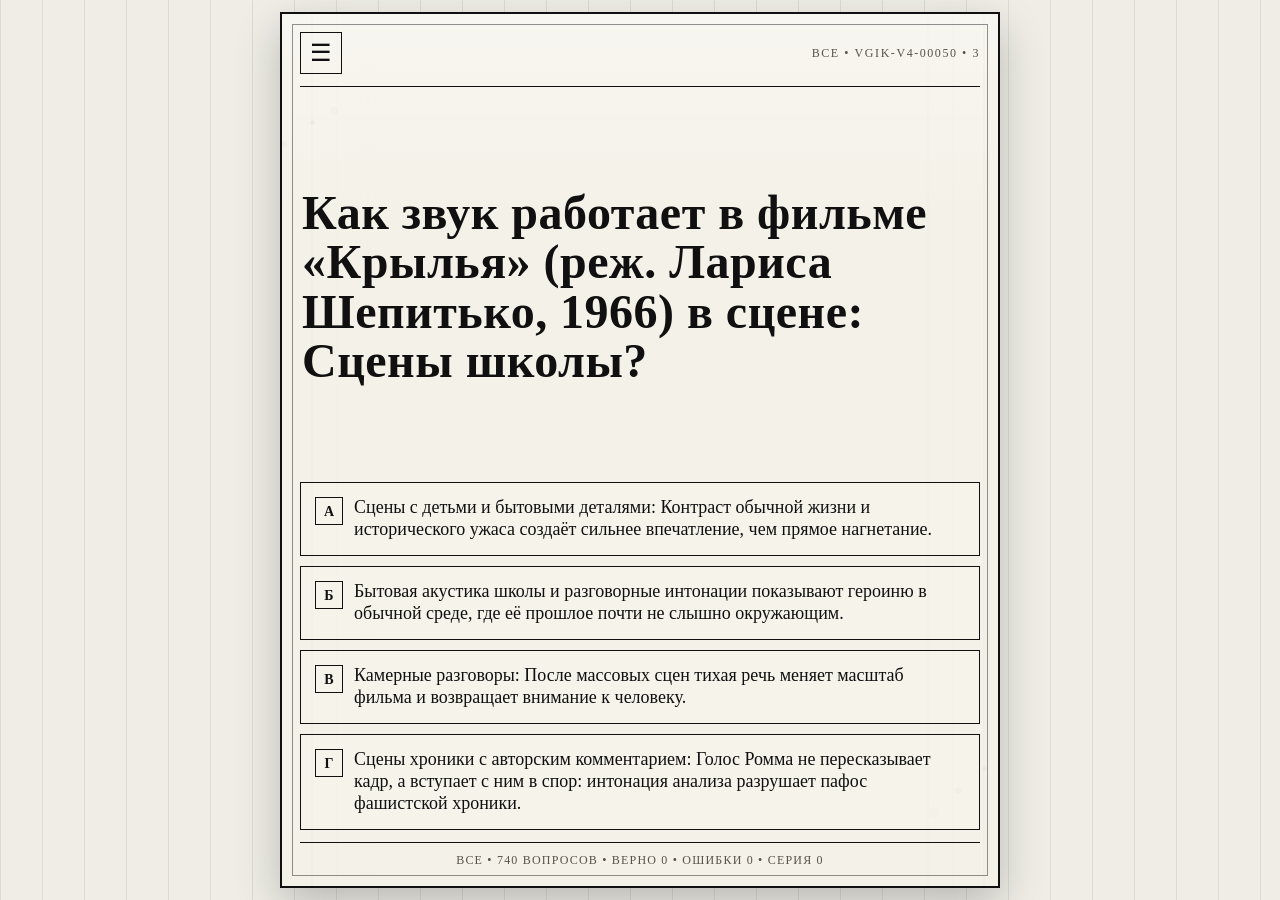
==== index.html @ ce11880f "Add files via upload" ====
<!doctype html><html lang="ru"><head><meta charset="utf-8"><meta name="viewport" content="width=device-width, initial-scale=1, viewport-fit=cover"><meta name="theme-color" content="#efede6"><meta name="apple-mobile-web-app-capable" content="yes"><title>ВГИК тест</title><link rel="manifest" href="manifest.json"><link rel="stylesheet" href="style.css"></head><body><main class="screen"><section class="card"><div class="ink-lines" aria-hidden="true"></div><div class="top"><button id="menuBtn" class="icon-btn" aria-label="Меню">☰</button><div id="meta" class="meta">000</div></div><div id="question" class="question">Загрузка теста...</div><div id="options" class="options"></div><div id="result" class="result hidden"><div id="resultMark" class="result-mark"></div><div id="correctAnswer" class="correct-answer"></div><div id="explanation" class="explanation"></div></div><button id="nextBtn" class="next hidden">Дальше</button><div class="bottom"><span id="stats">0 / 0</span></div><aside id="drawer" class="drawer hidden"><div class="drawer-box"><button id="closeDrawer" class="icon-btn close">×</button><div class="section-title">Тема</div><div id="themeButtons" class="theme-buttons"><button data-theme="all">Все</button><button data-theme="physics">Физика</button><button data-theme="sound">Звукорежиссура</button><button data-theme="philosophy">Философия кино</button><button data-theme="directors">Режиссёры</button><button data-theme="scenes">Разбор сцен</button><button data-theme="frenchAuteur">Французское авторское кино</button><button data-theme="frenchSound">Французская звукорежиссура</button></div><label class="check"><input id="onlyWrong" type="checkbox"> только ошибки</label><label class="check"><input id="hardMode" type="checkbox"> чаще сложные</label><button id="resetBtn" class="reset">сбросить прогресс</button></div></aside></section></main><script src="db.js"></script><script src="app.js"></script></body></html>
---- style.css ----
:root{--bg:#efede6;--paper:#f4f1e8;--ink:#101010;--muted:#57524b;--line:rgba(16,16,16,.45);--bad:#8b2020;--good:#1f5a33}*{box-sizing:border-box}html,body{min-height:100%;margin:0}body{background:linear-gradient(90deg,rgba(16,16,16,.08) 1px,transparent 1px),radial-gradient(circle at 58% 18%,rgba(16,16,16,.08) 0 1px,transparent 2px),radial-gradient(circle at 62% 21%,rgba(16,16,16,.10) 0 2px,transparent 3px),var(--bg);background-size:42px 100%,auto,auto,auto;color:var(--ink);font-family:Georgia,"Times New Roman",serif}.screen{min-height:100svh;padding:12px;display:flex;align-items:center;justify-content:center}.card{position:relative;width:min(720px,100%);min-height:calc(100svh - 24px);padding:18px;overflow:hidden;background:linear-gradient(180deg,rgba(255,255,255,.35),transparent 24%),var(--paper);border:2px solid var(--ink);box-shadow:0 16px 42px rgba(0,0,0,.22);display:flex;flex-direction:column}.card::before{content:"";position:absolute;inset:10px;border:1px solid var(--line);pointer-events:none}.ink-lines{position:absolute;inset:0;pointer-events:none;opacity:.48;background:repeating-linear-gradient(90deg,transparent 0 29px,rgba(0,0,0,.18) 30px,transparent 31px,transparent 54px,rgba(0,0,0,.12) 55px,transparent 56px);mask-image:linear-gradient(90deg,rgba(0,0,0,.48),transparent 18%,transparent 82%,rgba(0,0,0,.48))}.ink-lines::before,.ink-lines::after{content:"";position:absolute;width:145px;height:145px;opacity:.62}.ink-lines::before{left:-42px;top:36px;background:radial-gradient(circle at 50% 50%,rgba(0,0,0,.24) 0 2px,transparent 3px),radial-gradient(circle at 65% 42%,rgba(0,0,0,.18) 0 4px,transparent 5px),radial-gradient(circle at 30% 65%,rgba(0,0,0,.18) 0 3px,transparent 4px)}.ink-lines::after{right:-40px;bottom:30px;background:radial-gradient(circle at 45% 55%,rgba(0,0,0,.22) 0 3px,transparent 4px),radial-gradient(circle at 63% 40%,rgba(0,0,0,.18) 0 2px,transparent 3px),radial-gradient(circle at 28% 70%,rgba(0,0,0,.16) 0 5px,transparent 6px)}.top{position:relative;z-index:1;display:flex;align-items:center;justify-content:space-between;border-bottom:1.5px solid var(--ink);padding:0 0 12px}.meta{font-size:12px;letter-spacing:.13em;text-transform:uppercase;color:var(--muted);text-align:right;max-width:calc(100% - 52px);white-space:nowrap;overflow:hidden;text-overflow:ellipsis}.icon-btn{border:1.5px solid var(--ink);background:transparent;color:var(--ink);width:42px;height:42px;font:24px/1 Georgia,"Times New Roman",serif}.question{position:relative;z-index:1;flex:1;display:flex;align-items:center;padding:22px 2px 18px;font-size:clamp(26px,7vw,48px);line-height:1.03;font-weight:800;letter-spacing:.01em}.options{position:relative;z-index:1;display:grid;gap:10px}.option{width:100%;min-height:58px;padding:14px;border:1.7px solid var(--ink);background:rgba(255,255,255,.13);color:var(--ink);font:18px/1.22 Georgia,"Times New Roman",serif;text-align:left;display:flex;gap:11px;align-items:flex-start}.letter{min-width:28px;height:28px;border:1.4px solid var(--ink);display:inline-flex;align-items:center;justify-content:center;font-size:14px;font-weight:800}.option.correct{border-color:var(--good);background:rgba(31,90,51,.12)}.option.wrong{border-color:var(--bad);background:rgba(139,32,32,.12)}.result{position:relative;z-index:1;margin-top:12px;padding:12px;border:1.7px solid var(--ink);background:rgba(255,255,255,.12)}.result-mark{font-size:16px;text-transform:uppercase;letter-spacing:.12em;font-weight:900;margin-bottom:8px}.correct-answer{font-size:18px;line-height:1.3;font-weight:700}.explanation{margin-top:8px;font-size:15px;line-height:1.34;color:var(--muted)}.next{position:relative;z-index:1;width:100%;min-height:56px;margin-top:12px;border:2px solid var(--ink);background:var(--ink);color:var(--paper);font:20px Georgia,"Times New Roman",serif;text-transform:uppercase;letter-spacing:.12em}.bottom{position:relative;z-index:1;margin-top:12px;padding-top:10px;border-top:1.5px solid var(--ink);color:var(--muted);font-size:12px;letter-spacing:.10em;text-transform:uppercase;text-align:center}.drawer{position:absolute;z-index:10;inset:0;display:flex;align-items:center;justify-content:center;background:rgba(0,0,0,.35);padding:18px}.drawer-box{position:relative;width:min(390px,100%);padding:18px;border:2px solid var(--ink);background:var(--paper)}.close{position:absolute;top:12px;right:12px}.section-title{margin:4px 48px 12px 0;font-size:22px;font-weight:800;text-transform:uppercase;letter-spacing:.08em}.theme-buttons{display:grid;grid-template-columns:1fr 1fr;gap:8px;margin-bottom:14px}.theme-buttons button{min-height:42px;border:1.5px solid var(--ink);background:transparent;color:var(--ink);font:15px Georgia,"Times New Roman",serif;text-transform:uppercase}.theme-buttons button.active{background:var(--ink);color:var(--paper)}.check{display:block;padding:12px 0;border-top:1px solid rgba(0,0,0,.22);font-size:18px}.check input{width:20px;height:20px;margin-right:9px;vertical-align:middle}.reset{width:100%;margin-top:14px;min-height:46px;border:1.5px solid var(--bad);color:var(--bad);background:transparent;font:16px Georgia,"Times New Roman",serif;text-transform:uppercase}.hidden{display:none!important}button{cursor:pointer;-webkit-tap-highlight-color:transparent;touch-action:manipulation}button:active{transform:scale(.99)}@media(max-width:420px){.screen{padding:8px}.card{min-height:calc(100svh - 16px);padding:14px}.question{font-size:clamp(24px,8vw,34px)}.option{min-height:54px;font-size:17px}.theme-buttons{grid-template-columns:1fr}}
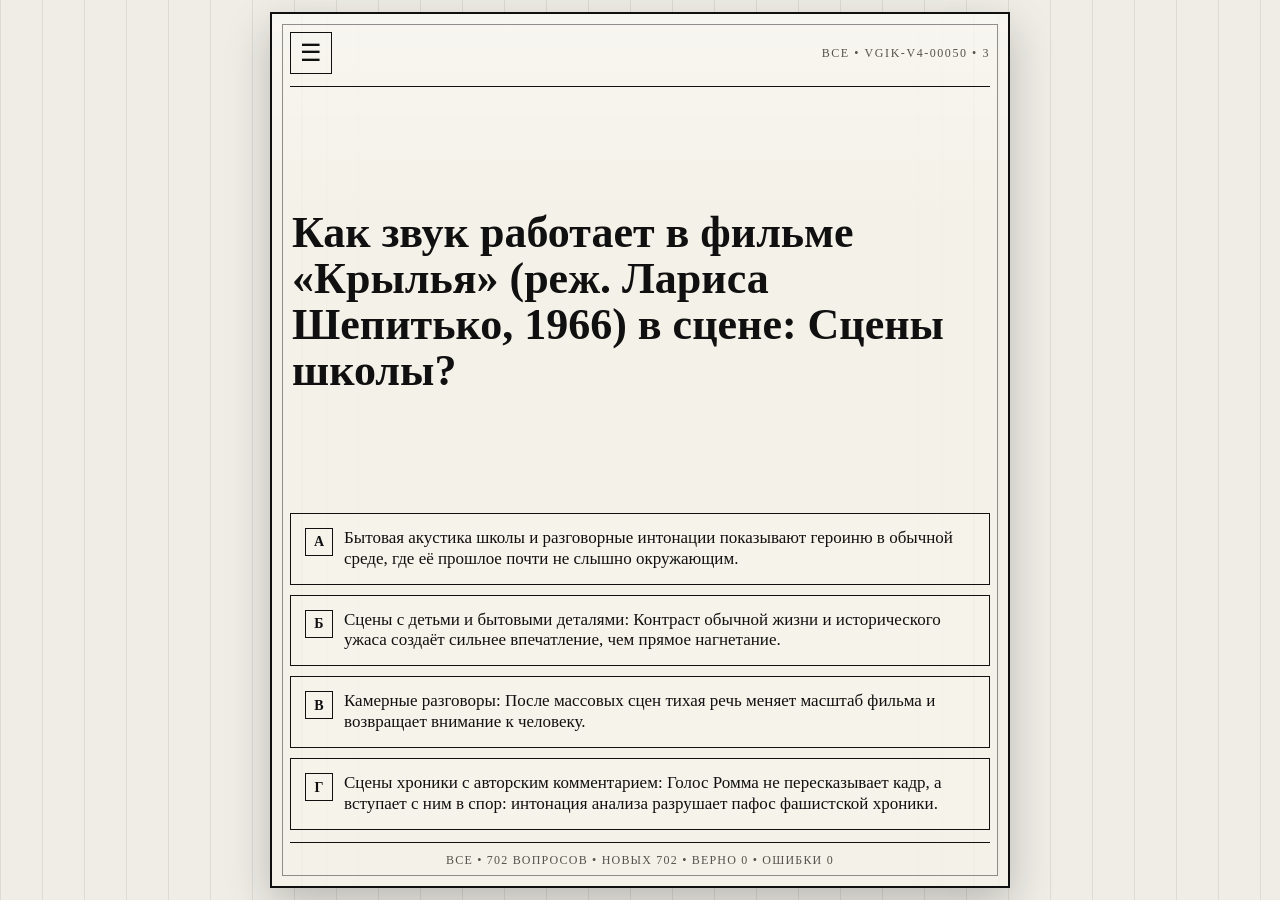
==== commit f288a527: "Add files via upload" ====
--- a/index.html
+++ b/index.html
@@ -1 +1 @@
-<!doctype html><html lang="ru"><head><meta charset="utf-8"><meta name="viewport" content="width=device-width, initial-scale=1, viewport-fit=cover"><meta name="theme-color" content="#efede6"><meta name="apple-mobile-web-app-capable" content="yes"><title>ВГИК тест</title><link rel="manifest" href="manifest.json"><link rel="stylesheet" href="style.css"></head><body><main class="screen"><section class="card"><div class="ink-lines" aria-hidden="true"></div><div class="top"><button id="menuBtn" class="icon-btn" aria-label="Меню">☰</button><div id="meta" class="meta">000</div></div><div id="question" class="question">Загрузка теста...</div><div id="options" class="options"></div><div id="result" class="result hidden"><div id="resultMark" class="result-mark"></div><div id="correctAnswer" class="correct-answer"></div><div id="explanation" class="explanation"></div></div><button id="nextBtn" class="next hidden">Дальше</button><div class="bottom"><span id="stats">0 / 0</span></div><aside id="drawer" class="drawer hidden"><div class="drawer-box"><button id="closeDrawer" class="icon-btn close">×</button><div class="section-title">Тема</div><div id="themeButtons" class="theme-buttons"><button data-theme="all">Все</button><button data-theme="physics">Физика</button><button data-theme="sound">Звукорежиссура</button><button data-theme="philosophy">Философия кино</button><button data-theme="directors">Режиссёры</button><button data-theme="scenes">Разбор сцен</button><button data-theme="frenchAuteur">Французское авторское кино</button><button data-theme="frenchSound">Французская звукорежиссура</button></div><label class="check"><input id="onlyWrong" type="checkbox"> только ошибки</label><label class="check"><input id="hardMode" type="checkbox"> чаще сложные</label><button id="resetBtn" class="reset">сбросить прогресс</button></div></aside></section></main><script src="db.js"></script><script src="app.js"></script></body></html>+<!doctype html><html lang="ru"><head><meta charset="utf-8"><meta name="viewport" content="width=device-width, initial-scale=1, viewport-fit=cover"><meta name="theme-color" content="#efede6"><meta name="apple-mobile-web-app-capable" content="yes"><title>ВГИК тест v8</title><link rel="manifest" href="manifest.json?v=8"><link rel="stylesheet" href="style.css?v=8"></head><body><main class="screen"><section class="card"><div class="ink-lines" aria-hidden="true"></div><div class="top"><button id="menuBtn" class="icon-btn" aria-label="Меню">☰</button><div id="meta" class="meta">загрузка</div></div><div id="question" class="question">Загрузка теста...</div><div id="options" class="options"></div><div id="result" class="result hidden"><div id="resultMark" class="result-mark"></div><div id="correctAnswer" class="correct-answer"></div><div id="explanation" class="explanation"></div></div><button id="nextBtn" class="next hidden">Дальше</button><div class="bottom"><span id="stats">0 / 0</span></div><aside id="drawer" class="drawer hidden"><div class="drawer-box"><button id="closeDrawer" class="icon-btn close">×</button><div class="section-title">Тема</div><div id="themeButtons" class="theme-buttons"><button data-theme="all">Все</button><button data-theme="physics">Физика</button><button data-theme="sound">Звукорежиссура</button><button data-theme="known">Известные фильмы</button><button data-theme="france">Франция</button><button data-theme="frenchAuteur">Франц. авторское</button><button data-theme="frenchSound">Франц. звук</button><button data-theme="philosophy">Философия кино</button><button data-theme="directors">Режиссёры</button><button data-theme="scenes">Разбор сцен</button></div><label class="check"><input id="onlyWrong" type="checkbox"> только ошибки в этой теме</label><label class="check"><input id="hardMode" type="checkbox"> чаще сложные</label><button id="resetBtn" class="reset">сбросить прогресс</button></div></aside></section></main><script src="db.js?v=8"></script><script src="app.js?v=8"></script></body></html>
--- a/style.css
+++ b/style.css
@@ -1 +1 @@
-:root{--bg:#efede6;--paper:#f4f1e8;--ink:#101010;--muted:#57524b;--line:rgba(16,16,16,.45);--bad:#8b2020;--good:#1f5a33}*{box-sizing:border-box}html,body{min-height:100%;margin:0}body{background:linear-gradient(90deg,rgba(16,16,16,.08) 1px,transparent 1px),radial-gradient(circle at 58% 18%,rgba(16,16,16,.08) 0 1px,transparent 2px),radial-gradient(circle at 62% 21%,rgba(16,16,16,.10) 0 2px,transparent 3px),var(--bg);background-size:42px 100%,auto,auto,auto;color:var(--ink);font-family:Georgia,"Times New Roman",serif}.screen{min-height:100svh;padding:12px;display:flex;align-items:center;justify-content:center}.card{position:relative;width:min(720px,100%);min-height:calc(100svh - 24px);padding:18px;overflow:hidden;background:linear-gradient(180deg,rgba(255,255,255,.35),transparent 24%),var(--paper);border:2px solid var(--ink);box-shadow:0 16px 42px rgba(0,0,0,.22);display:flex;flex-direction:column}.card::before{content:"";position:absolute;inset:10px;border:1px solid var(--line);pointer-events:none}.ink-lines{position:absolute;inset:0;pointer-events:none;opacity:.48;background:repeating-linear-gradient(90deg,transparent 0 29px,rgba(0,0,0,.18) 30px,transparent 31px,transparent 54px,rgba(0,0,0,.12) 55px,transparent 56px);mask-image:linear-gradient(90deg,rgba(0,0,0,.48),transparent 18%,transparent 82%,rgba(0,0,0,.48))}.ink-lines::before,.ink-lines::after{content:"";position:absolute;width:145px;height:145px;opacity:.62}.ink-lines::before{left:-42px;top:36px;background:radial-gradient(circle at 50% 50%,rgba(0,0,0,.24) 0 2px,transparent 3px),radial-gradient(circle at 65% 42%,rgba(0,0,0,.18) 0 4px,transparent 5px),radial-gradient(circle at 30% 65%,rgba(0,0,0,.18) 0 3px,transparent 4px)}.ink-lines::after{right:-40px;bottom:30px;background:radial-gradient(circle at 45% 55%,rgba(0,0,0,.22) 0 3px,transparent 4px),radial-gradient(circle at 63% 40%,rgba(0,0,0,.18) 0 2px,transparent 3px),radial-gradient(circle at 28% 70%,rgba(0,0,0,.16) 0 5px,transparent 6px)}.top{position:relative;z-index:1;display:flex;align-items:center;justify-content:space-between;border-bottom:1.5px solid var(--ink);padding:0 0 12px}.meta{font-size:12px;letter-spacing:.13em;text-transform:uppercase;color:var(--muted);text-align:right;max-width:calc(100% - 52px);white-space:nowrap;overflow:hidden;text-overflow:ellipsis}.icon-btn{border:1.5px solid var(--ink);background:transparent;color:var(--ink);width:42px;height:42px;font:24px/1 Georgia,"Times New Roman",serif}.question{position:relative;z-index:1;flex:1;display:flex;align-items:center;padding:22px 2px 18px;font-size:clamp(26px,7vw,48px);line-height:1.03;font-weight:800;letter-spacing:.01em}.options{position:relative;z-index:1;display:grid;gap:10px}.option{width:100%;min-height:58px;padding:14px;border:1.7px solid var(--ink);background:rgba(255,255,255,.13);color:var(--ink);font:18px/1.22 Georgia,"Times New Roman",serif;text-align:left;display:flex;gap:11px;align-items:flex-start}.letter{min-width:28px;height:28px;border:1.4px solid var(--ink);display:inline-flex;align-items:center;justify-content:center;font-size:14px;font-weight:800}.option.correct{border-color:var(--good);background:rgba(31,90,51,.12)}.option.wrong{border-color:var(--bad);background:rgba(139,32,32,.12)}.result{position:relative;z-index:1;margin-top:12px;padding:12px;border:1.7px solid var(--ink);background:rgba(255,255,255,.12)}.result-mark{font-size:16px;text-transform:uppercase;letter-spacing:.12em;font-weight:900;margin-bottom:8px}.correct-answer{font-size:18px;line-height:1.3;font-weight:700}.explanation{margin-top:8px;font-size:15px;line-height:1.34;color:var(--muted)}.next{position:relative;z-index:1;width:100%;min-height:56px;margin-top:12px;border:2px solid var(--ink);background:var(--ink);color:var(--paper);font:20px Georgia,"Times New Roman",serif;text-transform:uppercase;letter-spacing:.12em}.bottom{position:relative;z-index:1;margin-top:12px;padding-top:10px;border-top:1.5px solid var(--ink);color:var(--muted);font-size:12px;letter-spacing:.10em;text-transform:uppercase;text-align:center}.drawer{position:absolute;z-index:10;inset:0;display:flex;align-items:center;justify-content:center;background:rgba(0,0,0,.35);padding:18px}.drawer-box{position:relative;width:min(390px,100%);padding:18px;border:2px solid var(--ink);background:var(--paper)}.close{position:absolute;top:12px;right:12px}.section-title{margin:4px 48px 12px 0;font-size:22px;font-weight:800;text-transform:uppercase;letter-spacing:.08em}.theme-buttons{display:grid;grid-template-columns:1fr 1fr;gap:8px;margin-bottom:14px}.theme-buttons button{min-height:42px;border:1.5px solid var(--ink);background:transparent;color:var(--ink);font:15px Georgia,"Times New Roman",serif;text-transform:uppercase}.theme-buttons button.active{background:var(--ink);color:var(--paper)}.check{display:block;padding:12px 0;border-top:1px solid rgba(0,0,0,.22);font-size:18px}.check input{width:20px;height:20px;margin-right:9px;vertical-align:middle}.reset{width:100%;margin-top:14px;min-height:46px;border:1.5px solid var(--bad);color:var(--bad);background:transparent;font:16px Georgia,"Times New Roman",serif;text-transform:uppercase}.hidden{display:none!important}button{cursor:pointer;-webkit-tap-highlight-color:transparent;touch-action:manipulation}button:active{transform:scale(.99)}@media(max-width:420px){.screen{padding:8px}.card{min-height:calc(100svh - 16px);padding:14px}.question{font-size:clamp(24px,8vw,34px)}.option{min-height:54px;font-size:17px}.theme-buttons{grid-template-columns:1fr}}+ :root{--bg:#efede6;--paper:#f4f1e8;--ink:#101010;--muted:#57524b;--line:rgba(16,16,16,.45);--bad:#8b2020;--good:#1f5a33}*{box-sizing:border-box}html,body{min-height:100%;margin:0}body{background:linear-gradient(90deg,rgba(16,16,16,.08) 1px,transparent 1px),var(--bg);background-size:42px 100%,auto;color:var(--ink);font-family:Georgia,"Times New Roman",serif}.screen{min-height:100svh;padding:12px;display:flex;align-items:center;justify-content:center}.card{position:relative;width:min(740px,100%);min-height:calc(100svh - 24px);padding:18px;overflow:hidden;background:linear-gradient(180deg,rgba(255,255,255,.35),transparent 24%),var(--paper);border:2px solid var(--ink);box-shadow:0 16px 42px rgba(0,0,0,.22);display:flex;flex-direction:column}.card::before{content:"";position:absolute;inset:10px;border:1px solid var(--line);pointer-events:none}.ink-lines{position:absolute;inset:0;pointer-events:none;opacity:.43;background:repeating-linear-gradient(90deg,transparent 0 29px,rgba(0,0,0,.18) 30px,transparent 31px,transparent 54px,rgba(0,0,0,.12) 55px,transparent 56px);mask-image:linear-gradient(90deg,rgba(0,0,0,.48),transparent 18%,transparent 82%,rgba(0,0,0,.48))}.top{position:relative;z-index:1;display:flex;align-items:center;justify-content:space-between;border-bottom:1.5px solid var(--ink);padding:0 0 12px}.meta{font-size:12px;letter-spacing:.13em;text-transform:uppercase;color:var(--muted);text-align:right;max-width:calc(100% - 52px);white-space:nowrap;overflow:hidden;text-overflow:ellipsis}.icon-btn{border:1.5px solid var(--ink);background:transparent;color:var(--ink);width:42px;height:42px;font:24px/1 Georgia,"Times New Roman",serif}.question{position:relative;z-index:1;flex:1;display:flex;align-items:center;padding:22px 2px 18px;font-size:clamp(25px,6.3vw,44px);line-height:1.04;font-weight:800}.options{position:relative;z-index:1;display:grid;gap:10px}.option{width:100%;min-height:58px;padding:14px;border:1.7px solid var(--ink);background:rgba(255,255,255,.13);color:var(--ink);font:17px/1.23 Georgia,"Times New Roman",serif;text-align:left;display:flex;gap:11px;align-items:flex-start}.letter{min-width:28px;height:28px;border:1.4px solid var(--ink);display:inline-flex;align-items:center;justify-content:center;font-size:14px;font-weight:800}.option.correct{border-color:var(--good);background:rgba(31,90,51,.12)}.option.wrong{border-color:var(--bad);background:rgba(139,32,32,.12)}.result{position:relative;z-index:1;margin-top:12px;padding:12px;border:1.7px solid var(--ink);background:rgba(255,255,255,.12)}.result-mark{font-size:16px;text-transform:uppercase;letter-spacing:.12em;font-weight:900;margin-bottom:8px}.correct-answer{font-size:17px;line-height:1.31;font-weight:700;white-space:pre-wrap}.explanation{margin-top:8px;font-size:15px;line-height:1.34;color:var(--muted);white-space:pre-wrap}.next{position:relative;z-index:1;width:100%;min-height:56px;margin-top:12px;border:2px solid var(--ink);background:var(--ink);color:var(--paper);font:20px Georgia,"Times New Roman",serif;text-transform:uppercase;letter-spacing:.12em}.bottom{position:relative;z-index:1;margin-top:12px;padding-top:10px;border-top:1.5px solid var(--ink);color:var(--muted);font-size:12px;letter-spacing:.10em;text-transform:uppercase;text-align:center}.drawer{position:absolute;z-index:10;inset:0;display:flex;align-items:center;justify-content:center;background:rgba(0,0,0,.35);padding:18px}.drawer-box{position:relative;width:min(430px,100%);max-height:90svh;overflow-y:auto;padding:18px;border:2px solid var(--ink);background:var(--paper)}.close{position:absolute;top:12px;right:12px}.section-title{margin:4px 48px 12px 0;font-size:22px;font-weight:800;text-transform:uppercase;letter-spacing:.08em}.theme-buttons{display:grid;grid-template-columns:1fr 1fr;gap:8px;margin-bottom:14px}.theme-buttons button{min-height:42px;border:1.5px solid var(--ink);background:transparent;color:var(--ink);font:14px Georgia,"Times New Roman",serif;text-transform:uppercase}.theme-buttons button.active{background:var(--ink);color:var(--paper)}.check{display:block;padding:12px 0;border-top:1px solid rgba(0,0,0,.22);font-size:17px}.check input{width:20px;height:20px;margin-right:9px;vertical-align:middle}.reset{width:100%;margin-top:14px;min-height:46px;border:1.5px solid var(--bad);color:var(--bad);background:transparent;font:16px Georgia,"Times New Roman",serif;text-transform:uppercase}.hidden{display:none!important}button{cursor:pointer;-webkit-tap-highlight-color:transparent;touch-action:manipulation}button:active{transform:scale(.99)}@media(max-width:420px){.screen{padding:8px}.card{min-height:calc(100svh - 16px);padding:14px}.question{font-size:clamp(23px,7.4vw,32px)}.option{min-height:54px;font-size:16px}.theme-buttons{grid-template-columns:1fr}.drawer{align-items:flex-start}.drawer-box{margin-top:8px}}
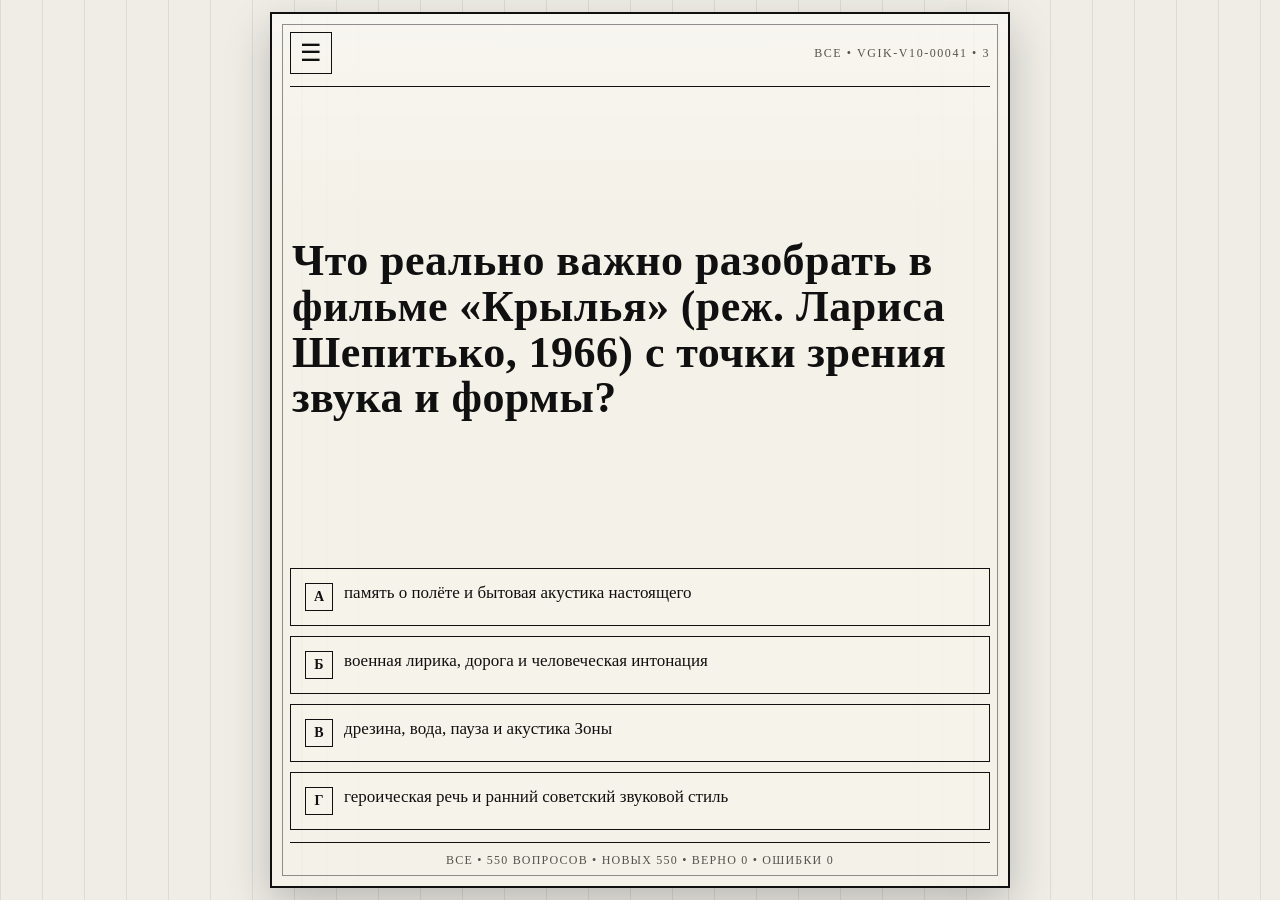
==== commit a731214b: "Add files via upload" ====
--- a/index.html
+++ b/index.html
@@ -1 +1,57 @@
-<!doctype html><html lang="ru"><head><meta charset="utf-8"><meta name="viewport" content="width=device-width, initial-scale=1, viewport-fit=cover"><meta name="theme-color" content="#efede6"><meta name="apple-mobile-web-app-capable" content="yes"><title>ВГИК тест v8</title><link rel="manifest" href="manifest.json?v=8"><link rel="stylesheet" href="style.css?v=8"></head><body><main class="screen"><section class="card"><div class="ink-lines" aria-hidden="true"></div><div class="top"><button id="menuBtn" class="icon-btn" aria-label="Меню">☰</button><div id="meta" class="meta">загрузка</div></div><div id="question" class="question">Загрузка теста...</div><div id="options" class="options"></div><div id="result" class="result hidden"><div id="resultMark" class="result-mark"></div><div id="correctAnswer" class="correct-answer"></div><div id="explanation" class="explanation"></div></div><button id="nextBtn" class="next hidden">Дальше</button><div class="bottom"><span id="stats">0 / 0</span></div><aside id="drawer" class="drawer hidden"><div class="drawer-box"><button id="closeDrawer" class="icon-btn close">×</button><div class="section-title">Тема</div><div id="themeButtons" class="theme-buttons"><button data-theme="all">Все</button><button data-theme="physics">Физика</button><button data-theme="sound">Звукорежиссура</button><button data-theme="known">Известные фильмы</button><button data-theme="france">Франция</button><button data-theme="frenchAuteur">Франц. авторское</button><button data-theme="frenchSound">Франц. звук</button><button data-theme="philosophy">Философия кино</button><button data-theme="directors">Режиссёры</button><button data-theme="scenes">Разбор сцен</button></div><label class="check"><input id="onlyWrong" type="checkbox"> только ошибки в этой теме</label><label class="check"><input id="hardMode" type="checkbox"> чаще сложные</label><button id="resetBtn" class="reset">сбросить прогресс</button></div></aside></section></main><script src="db.js?v=8"></script><script src="app.js?v=8"></script></body></html>+<!doctype html>
+<html lang="ru">
+<head>
+  <meta charset="utf-8">
+  <meta name="viewport" content="width=device-width, initial-scale=1, viewport-fit=cover">
+  <meta name="theme-color" content="#efede6">
+  <meta name="apple-mobile-web-app-capable" content="yes">
+  <title>ВГИК тест v10</title>
+  <link rel="manifest" href="manifest.json?v=10">
+  <link rel="stylesheet" href="style.css?v=10">
+</head>
+<body>
+  <main class="screen">
+    <section class="card">
+      <div class="ink-lines" aria-hidden="true"></div>
+      <div class="top">
+        <button id="menuBtn" class="icon-btn" aria-label="Меню">☰</button>
+        <div id="meta" class="meta">загрузка</div>
+      </div>
+      <div id="question" class="question">Загрузка теста...</div>
+      <div id="options" class="options"></div>
+      <div id="result" class="result hidden">
+        <div id="resultMark" class="result-mark"></div>
+        <div id="correctAnswer" class="correct-answer"></div>
+        <div id="explanation" class="explanation"></div>
+      </div>
+      <button id="nextBtn" class="next hidden">Дальше</button>
+      <div class="bottom"><span id="stats">0 / 0</span></div>
+
+      <aside id="drawer" class="drawer hidden">
+        <div class="drawer-box">
+          <button id="closeDrawer" class="icon-btn close">×</button>
+          <div class="section-title">Тема</div>
+          <div id="themeButtons" class="theme-buttons">
+            <button data-theme="all">Все</button>
+            <button data-theme="physics">Физика</button>
+            <button data-theme="sound">Звукорежиссура</button>
+            <button data-theme="vgikFilms">Классика СССР/РФ</button>
+            <button data-theme="known">Известные фильмы</button>
+            <button data-theme="france">Франция</button>
+            <button data-theme="frenchAuteur">Франц. авторское</button>
+            <button data-theme="frenchSound">Франц. звук</button>
+            <button data-theme="philosophy">Философия кино</button>
+            <button data-theme="directors">Режиссёры</button>
+            <button data-theme="scenes">Разбор сцен</button>
+          </div>
+          <label class="check"><input id="onlyWrong" type="checkbox"> только ошибки в этой теме</label>
+          <label class="check"><input id="hardMode" type="checkbox"> чаще сложные</label>
+          <button id="resetBtn" class="reset">сбросить прогресс</button>
+        </div>
+      </aside>
+    </section>
+  </main>
+  <script src="db.js?v=10"></script>
+  <script src="app.js?v=10"></script>
+</body>
+</html>
--- a/style.css
+++ b/style.css
@@ -1 +1,29 @@
- :root{--bg:#efede6;--paper:#f4f1e8;--ink:#101010;--muted:#57524b;--line:rgba(16,16,16,.45);--bad:#8b2020;--good:#1f5a33}*{box-sizing:border-box}html,body{min-height:100%;margin:0}body{background:linear-gradient(90deg,rgba(16,16,16,.08) 1px,transparent 1px),var(--bg);background-size:42px 100%,auto;color:var(--ink);font-family:Georgia,"Times New Roman",serif}.screen{min-height:100svh;padding:12px;display:flex;align-items:center;justify-content:center}.card{position:relative;width:min(740px,100%);min-height:calc(100svh - 24px);padding:18px;overflow:hidden;background:linear-gradient(180deg,rgba(255,255,255,.35),transparent 24%),var(--paper);border:2px solid var(--ink);box-shadow:0 16px 42px rgba(0,0,0,.22);display:flex;flex-direction:column}.card::before{content:"";position:absolute;inset:10px;border:1px solid var(--line);pointer-events:none}.ink-lines{position:absolute;inset:0;pointer-events:none;opacity:.43;background:repeating-linear-gradient(90deg,transparent 0 29px,rgba(0,0,0,.18) 30px,transparent 31px,transparent 54px,rgba(0,0,0,.12) 55px,transparent 56px);mask-image:linear-gradient(90deg,rgba(0,0,0,.48),transparent 18%,transparent 82%,rgba(0,0,0,.48))}.top{position:relative;z-index:1;display:flex;align-items:center;justify-content:space-between;border-bottom:1.5px solid var(--ink);padding:0 0 12px}.meta{font-size:12px;letter-spacing:.13em;text-transform:uppercase;color:var(--muted);text-align:right;max-width:calc(100% - 52px);white-space:nowrap;overflow:hidden;text-overflow:ellipsis}.icon-btn{border:1.5px solid var(--ink);background:transparent;color:var(--ink);width:42px;height:42px;font:24px/1 Georgia,"Times New Roman",serif}.question{position:relative;z-index:1;flex:1;display:flex;align-items:center;padding:22px 2px 18px;font-size:clamp(25px,6.3vw,44px);line-height:1.04;font-weight:800}.options{position:relative;z-index:1;display:grid;gap:10px}.option{width:100%;min-height:58px;padding:14px;border:1.7px solid var(--ink);background:rgba(255,255,255,.13);color:var(--ink);font:17px/1.23 Georgia,"Times New Roman",serif;text-align:left;display:flex;gap:11px;align-items:flex-start}.letter{min-width:28px;height:28px;border:1.4px solid var(--ink);display:inline-flex;align-items:center;justify-content:center;font-size:14px;font-weight:800}.option.correct{border-color:var(--good);background:rgba(31,90,51,.12)}.option.wrong{border-color:var(--bad);background:rgba(139,32,32,.12)}.result{position:relative;z-index:1;margin-top:12px;padding:12px;border:1.7px solid var(--ink);background:rgba(255,255,255,.12)}.result-mark{font-size:16px;text-transform:uppercase;letter-spacing:.12em;font-weight:900;margin-bottom:8px}.correct-answer{font-size:17px;line-height:1.31;font-weight:700;white-space:pre-wrap}.explanation{margin-top:8px;font-size:15px;line-height:1.34;color:var(--muted);white-space:pre-wrap}.next{position:relative;z-index:1;width:100%;min-height:56px;margin-top:12px;border:2px solid var(--ink);background:var(--ink);color:var(--paper);font:20px Georgia,"Times New Roman",serif;text-transform:uppercase;letter-spacing:.12em}.bottom{position:relative;z-index:1;margin-top:12px;padding-top:10px;border-top:1.5px solid var(--ink);color:var(--muted);font-size:12px;letter-spacing:.10em;text-transform:uppercase;text-align:center}.drawer{position:absolute;z-index:10;inset:0;display:flex;align-items:center;justify-content:center;background:rgba(0,0,0,.35);padding:18px}.drawer-box{position:relative;width:min(430px,100%);max-height:90svh;overflow-y:auto;padding:18px;border:2px solid var(--ink);background:var(--paper)}.close{position:absolute;top:12px;right:12px}.section-title{margin:4px 48px 12px 0;font-size:22px;font-weight:800;text-transform:uppercase;letter-spacing:.08em}.theme-buttons{display:grid;grid-template-columns:1fr 1fr;gap:8px;margin-bottom:14px}.theme-buttons button{min-height:42px;border:1.5px solid var(--ink);background:transparent;color:var(--ink);font:14px Georgia,"Times New Roman",serif;text-transform:uppercase}.theme-buttons button.active{background:var(--ink);color:var(--paper)}.check{display:block;padding:12px 0;border-top:1px solid rgba(0,0,0,.22);font-size:17px}.check input{width:20px;height:20px;margin-right:9px;vertical-align:middle}.reset{width:100%;margin-top:14px;min-height:46px;border:1.5px solid var(--bad);color:var(--bad);background:transparent;font:16px Georgia,"Times New Roman",serif;text-transform:uppercase}.hidden{display:none!important}button{cursor:pointer;-webkit-tap-highlight-color:transparent;touch-action:manipulation}button:active{transform:scale(.99)}@media(max-width:420px){.screen{padding:8px}.card{min-height:calc(100svh - 16px);padding:14px}.question{font-size:clamp(23px,7.4vw,32px)}.option{min-height:54px;font-size:16px}.theme-buttons{grid-template-columns:1fr}.drawer{align-items:flex-start}.drawer-box{margin-top:8px}}+
+:root{--bg:#efede6;--paper:#f4f1e8;--ink:#101010;--muted:#57524b;--line:rgba(16,16,16,.45);--bad:#8b2020;--good:#1f5a33}
+*{box-sizing:border-box}html,body{min-height:100%;margin:0}
+body{background:linear-gradient(90deg,rgba(16,16,16,.08) 1px,transparent 1px),radial-gradient(circle at 58% 18%,rgba(16,16,16,.08) 0 1px,transparent 2px),radial-gradient(circle at 62% 21%,rgba(16,16,16,.10) 0 2px,transparent 3px),var(--bg);background-size:42px 100%,auto,auto,auto;color:var(--ink);font-family:Georgia,"Times New Roman",serif}
+.screen{min-height:100svh;padding:12px;display:flex;align-items:center;justify-content:center}
+.card{position:relative;width:min(740px,100%);min-height:calc(100svh - 24px);padding:18px;overflow:hidden;background:linear-gradient(180deg,rgba(255,255,255,.35),transparent 24%),var(--paper);border:2px solid var(--ink);box-shadow:0 16px 42px rgba(0,0,0,.22);display:flex;flex-direction:column}
+.card::before{content:"";position:absolute;inset:10px;border:1px solid var(--line);pointer-events:none}
+.ink-lines{position:absolute;inset:0;pointer-events:none;opacity:.42;background:repeating-linear-gradient(90deg,transparent 0 29px,rgba(0,0,0,.18) 30px,transparent 31px,transparent 54px,rgba(0,0,0,.12) 55px,transparent 56px);mask-image:linear-gradient(90deg,rgba(0,0,0,.48),transparent 18%,transparent 82%,rgba(0,0,0,.48))}
+.top{position:relative;z-index:1;display:flex;align-items:center;justify-content:space-between;border-bottom:1.5px solid var(--ink);padding:0 0 12px}
+.meta{font-size:12px;letter-spacing:.13em;text-transform:uppercase;color:var(--muted);text-align:right;max-width:calc(100% - 52px);white-space:nowrap;overflow:hidden;text-overflow:ellipsis}
+.icon-btn{border:1.5px solid var(--ink);background:transparent;color:var(--ink);width:42px;height:42px;font:24px/1 Georgia,"Times New Roman",serif}
+.question{position:relative;z-index:1;flex:1;display:flex;align-items:center;padding:22px 2px 18px;font-size:clamp(25px,6.3vw,44px);line-height:1.04;font-weight:800;letter-spacing:.01em}
+.options{position:relative;z-index:1;display:grid;gap:10px}
+.option{width:100%;min-height:58px;padding:14px;border:1.7px solid var(--ink);background:rgba(255,255,255,.13);color:var(--ink);font:17px/1.23 Georgia,"Times New Roman",serif;text-align:left;display:flex;gap:11px;align-items:flex-start}
+.letter{min-width:28px;height:28px;border:1.4px solid var(--ink);display:inline-flex;align-items:center;justify-content:center;font-size:14px;font-weight:800}
+.option.correct{border-color:var(--good);background:rgba(31,90,51,.12)}.option.wrong{border-color:var(--bad);background:rgba(139,32,32,.12)}
+.result{position:relative;z-index:1;margin-top:12px;padding:12px;border:1.7px solid var(--ink);background:rgba(255,255,255,.12)}
+.result-mark{font-size:16px;text-transform:uppercase;letter-spacing:.12em;font-weight:900;margin-bottom:8px}
+.correct-answer{font-size:17px;line-height:1.31;font-weight:700;white-space:pre-wrap}.explanation{margin-top:8px;font-size:15px;line-height:1.34;color:var(--muted);white-space:pre-wrap}
+.next{position:relative;z-index:1;width:100%;min-height:56px;margin-top:12px;border:2px solid var(--ink);background:var(--ink);color:var(--paper);font:20px Georgia,"Times New Roman",serif;text-transform:uppercase;letter-spacing:.12em}
+.bottom{position:relative;z-index:1;margin-top:12px;padding-top:10px;border-top:1.5px solid var(--ink);color:var(--muted);font-size:12px;letter-spacing:.10em;text-transform:uppercase;text-align:center}
+.drawer{position:absolute;z-index:10;inset:0;display:flex;align-items:center;justify-content:center;background:rgba(0,0,0,.35);padding:18px}
+.drawer-box{position:relative;width:min(430px,100%);max-height:90svh;overflow-y:auto;padding:18px;border:2px solid var(--ink);background:var(--paper)}
+.close{position:absolute;top:12px;right:12px}.section-title{margin:4px 48px 12px 0;font-size:22px;font-weight:800;text-transform:uppercase;letter-spacing:.08em}
+.theme-buttons{display:grid;grid-template-columns:1fr 1fr;gap:8px;margin-bottom:14px}.theme-buttons button{min-height:42px;border:1.5px solid var(--ink);background:transparent;color:var(--ink);font:14px Georgia,"Times New Roman",serif;text-transform:uppercase}.theme-buttons button.active{background:var(--ink);color:var(--paper)}
+.check{display:block;padding:12px 0;border-top:1px solid rgba(0,0,0,.22);font-size:17px}.check input{width:20px;height:20px;margin-right:9px;vertical-align:middle}
+.reset{width:100%;margin-top:14px;min-height:46px;border:1.5px solid var(--bad);color:var(--bad);background:transparent;font:16px Georgia,"Times New Roman",serif;text-transform:uppercase}
+.hidden{display:none!important}button{cursor:pointer;-webkit-tap-highlight-color:transparent;touch-action:manipulation}button:active{transform:scale(.99)}
+@media(max-width:420px){.screen{padding:8px}.card{min-height:calc(100svh - 16px);padding:14px}.question{font-size:clamp(23px,7.4vw,32px)}.option{min-height:54px;font-size:16px}.theme-buttons{grid-template-columns:1fr}.drawer{align-items:flex-start}.drawer-box{margin-top:8px}}
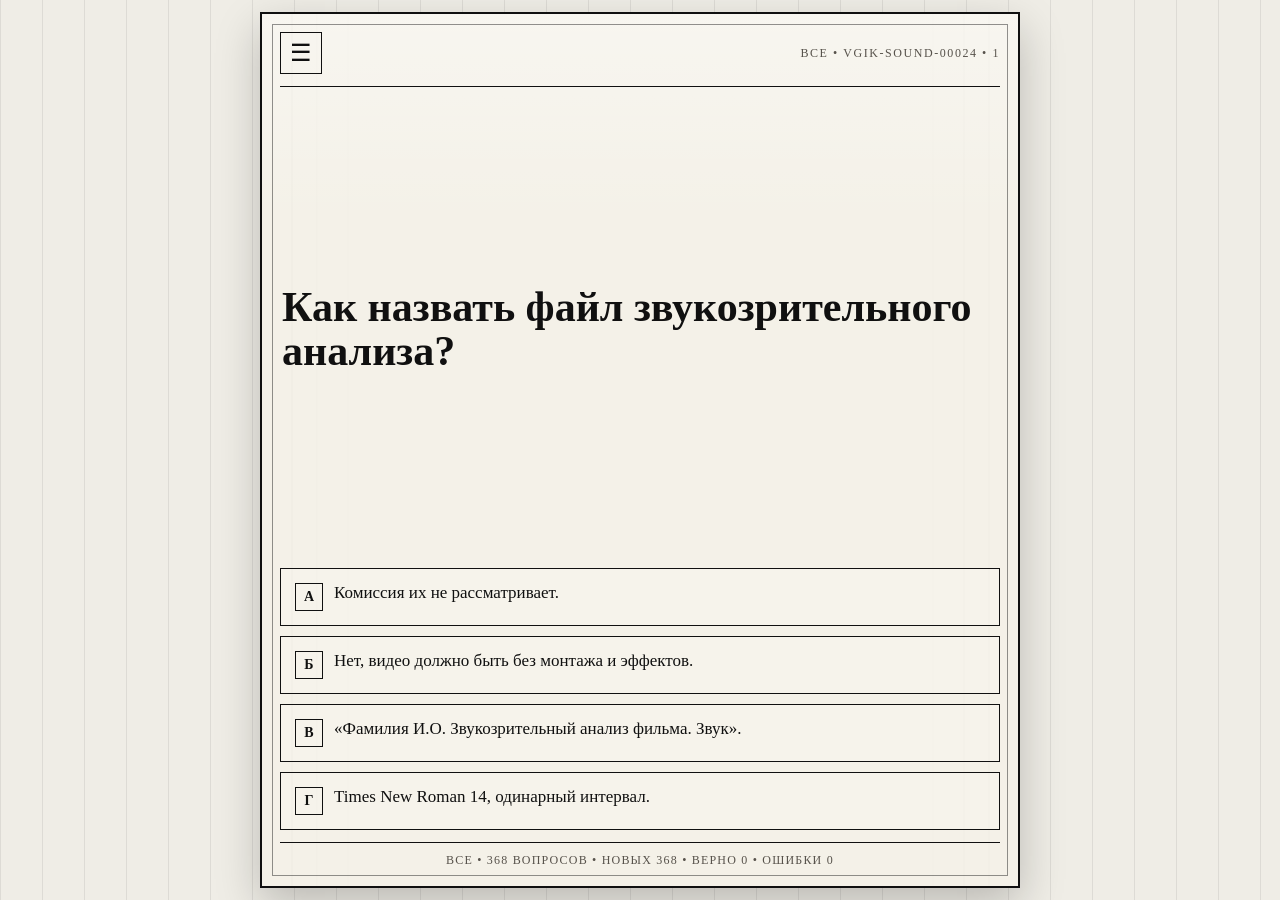
==== commit 5b951fca: "Add files via upload" ====
--- a/index.html
+++ b/index.html
@@ -1,57 +1,30 @@
 <!doctype html>
 <html lang="ru">
 <head>
-  <meta charset="utf-8">
-  <meta name="viewport" content="width=device-width, initial-scale=1, viewport-fit=cover">
-  <meta name="theme-color" content="#efede6">
-  <meta name="apple-mobile-web-app-capable" content="yes">
-  <title>ВГИК тест v10</title>
-  <link rel="manifest" href="manifest.json?v=10">
-  <link rel="stylesheet" href="style.css?v=10">
+<meta charset="utf-8"><meta name="viewport" content="width=device-width, initial-scale=1, viewport-fit=cover">
+<meta name="theme-color" content="#efede6"><meta name="apple-mobile-web-app-capable" content="yes">
+<title>ВГИК тест v11</title>
+<link rel="manifest" href="manifest.json?v=11"><link rel="stylesheet" href="style.css?v=11">
 </head>
 <body>
-  <main class="screen">
-    <section class="card">
-      <div class="ink-lines" aria-hidden="true"></div>
-      <div class="top">
-        <button id="menuBtn" class="icon-btn" aria-label="Меню">☰</button>
-        <div id="meta" class="meta">загрузка</div>
-      </div>
-      <div id="question" class="question">Загрузка теста...</div>
-      <div id="options" class="options"></div>
-      <div id="result" class="result hidden">
-        <div id="resultMark" class="result-mark"></div>
-        <div id="correctAnswer" class="correct-answer"></div>
-        <div id="explanation" class="explanation"></div>
-      </div>
-      <button id="nextBtn" class="next hidden">Дальше</button>
-      <div class="bottom"><span id="stats">0 / 0</span></div>
-
-      <aside id="drawer" class="drawer hidden">
-        <div class="drawer-box">
-          <button id="closeDrawer" class="icon-btn close">×</button>
-          <div class="section-title">Тема</div>
-          <div id="themeButtons" class="theme-buttons">
-            <button data-theme="all">Все</button>
-            <button data-theme="physics">Физика</button>
-            <button data-theme="sound">Звукорежиссура</button>
-            <button data-theme="vgikFilms">Классика СССР/РФ</button>
-            <button data-theme="known">Известные фильмы</button>
-            <button data-theme="france">Франция</button>
-            <button data-theme="frenchAuteur">Франц. авторское</button>
-            <button data-theme="frenchSound">Франц. звук</button>
-            <button data-theme="philosophy">Философия кино</button>
-            <button data-theme="directors">Режиссёры</button>
-            <button data-theme="scenes">Разбор сцен</button>
-          </div>
-          <label class="check"><input id="onlyWrong" type="checkbox"> только ошибки в этой теме</label>
-          <label class="check"><input id="hardMode" type="checkbox"> чаще сложные</label>
-          <button id="resetBtn" class="reset">сбросить прогресс</button>
-        </div>
-      </aside>
-    </section>
-  </main>
-  <script src="db.js?v=10"></script>
-  <script src="app.js?v=10"></script>
-</body>
-</html>
+<main class="screen"><section class="card"><div class="ink-lines"></div>
+<div class="top"><button id="menuBtn" class="icon-btn">☰</button><div id="meta" class="meta">загрузка</div></div>
+<div id="question" class="question">Загрузка теста...</div><div id="options" class="options"></div>
+<div id="result" class="result hidden"><div id="resultMark" class="result-mark"></div><div id="correctAnswer" class="correct-answer"></div><div id="explanation" class="explanation"></div></div>
+<button id="nextBtn" class="next hidden">Дальше</button><div class="bottom"><span id="stats">0 / 0</span></div>
+<aside id="drawer" class="drawer hidden"><div class="drawer-box"><button id="closeDrawer" class="icon-btn close">×</button>
+<div class="section-title">Тема</div><div id="themeButtons" class="theme-buttons">
+<button data-theme="all">Все</button>
+<button data-theme="physics">Физика</button>
+<button data-theme="sovietCinema">Кино СССР/РФ</button>
+<button data-theme="frenchCinema">Кино Франция</button>
+<button data-theme="sound">Звукорежиссура</button>
+<button data-theme="directors">Режиссёры</button>
+<button data-theme="philosophy">Философия кино</button>
+</div>
+<label class="check"><input id="onlyWrong" type="checkbox"> только ошибки в этой теме</label>
+<label class="check"><input id="hardMode" type="checkbox"> чаще сложные</label>
+<button id="resetBtn" class="reset">сбросить прогресс</button>
+</div></aside></section></main>
+<script src="db.js?v=11"></script><script src="app.js?v=11"></script>
+</body></html>
--- a/style.css
+++ b/style.css
@@ -1,29 +1 @@
-
-:root{--bg:#efede6;--paper:#f4f1e8;--ink:#101010;--muted:#57524b;--line:rgba(16,16,16,.45);--bad:#8b2020;--good:#1f5a33}
-*{box-sizing:border-box}html,body{min-height:100%;margin:0}
-body{background:linear-gradient(90deg,rgba(16,16,16,.08) 1px,transparent 1px),radial-gradient(circle at 58% 18%,rgba(16,16,16,.08) 0 1px,transparent 2px),radial-gradient(circle at 62% 21%,rgba(16,16,16,.10) 0 2px,transparent 3px),var(--bg);background-size:42px 100%,auto,auto,auto;color:var(--ink);font-family:Georgia,"Times New Roman",serif}
-.screen{min-height:100svh;padding:12px;display:flex;align-items:center;justify-content:center}
-.card{position:relative;width:min(740px,100%);min-height:calc(100svh - 24px);padding:18px;overflow:hidden;background:linear-gradient(180deg,rgba(255,255,255,.35),transparent 24%),var(--paper);border:2px solid var(--ink);box-shadow:0 16px 42px rgba(0,0,0,.22);display:flex;flex-direction:column}
-.card::before{content:"";position:absolute;inset:10px;border:1px solid var(--line);pointer-events:none}
-.ink-lines{position:absolute;inset:0;pointer-events:none;opacity:.42;background:repeating-linear-gradient(90deg,transparent 0 29px,rgba(0,0,0,.18) 30px,transparent 31px,transparent 54px,rgba(0,0,0,.12) 55px,transparent 56px);mask-image:linear-gradient(90deg,rgba(0,0,0,.48),transparent 18%,transparent 82%,rgba(0,0,0,.48))}
-.top{position:relative;z-index:1;display:flex;align-items:center;justify-content:space-between;border-bottom:1.5px solid var(--ink);padding:0 0 12px}
-.meta{font-size:12px;letter-spacing:.13em;text-transform:uppercase;color:var(--muted);text-align:right;max-width:calc(100% - 52px);white-space:nowrap;overflow:hidden;text-overflow:ellipsis}
-.icon-btn{border:1.5px solid var(--ink);background:transparent;color:var(--ink);width:42px;height:42px;font:24px/1 Georgia,"Times New Roman",serif}
-.question{position:relative;z-index:1;flex:1;display:flex;align-items:center;padding:22px 2px 18px;font-size:clamp(25px,6.3vw,44px);line-height:1.04;font-weight:800;letter-spacing:.01em}
-.options{position:relative;z-index:1;display:grid;gap:10px}
-.option{width:100%;min-height:58px;padding:14px;border:1.7px solid var(--ink);background:rgba(255,255,255,.13);color:var(--ink);font:17px/1.23 Georgia,"Times New Roman",serif;text-align:left;display:flex;gap:11px;align-items:flex-start}
-.letter{min-width:28px;height:28px;border:1.4px solid var(--ink);display:inline-flex;align-items:center;justify-content:center;font-size:14px;font-weight:800}
-.option.correct{border-color:var(--good);background:rgba(31,90,51,.12)}.option.wrong{border-color:var(--bad);background:rgba(139,32,32,.12)}
-.result{position:relative;z-index:1;margin-top:12px;padding:12px;border:1.7px solid var(--ink);background:rgba(255,255,255,.12)}
-.result-mark{font-size:16px;text-transform:uppercase;letter-spacing:.12em;font-weight:900;margin-bottom:8px}
-.correct-answer{font-size:17px;line-height:1.31;font-weight:700;white-space:pre-wrap}.explanation{margin-top:8px;font-size:15px;line-height:1.34;color:var(--muted);white-space:pre-wrap}
-.next{position:relative;z-index:1;width:100%;min-height:56px;margin-top:12px;border:2px solid var(--ink);background:var(--ink);color:var(--paper);font:20px Georgia,"Times New Roman",serif;text-transform:uppercase;letter-spacing:.12em}
-.bottom{position:relative;z-index:1;margin-top:12px;padding-top:10px;border-top:1.5px solid var(--ink);color:var(--muted);font-size:12px;letter-spacing:.10em;text-transform:uppercase;text-align:center}
-.drawer{position:absolute;z-index:10;inset:0;display:flex;align-items:center;justify-content:center;background:rgba(0,0,0,.35);padding:18px}
-.drawer-box{position:relative;width:min(430px,100%);max-height:90svh;overflow-y:auto;padding:18px;border:2px solid var(--ink);background:var(--paper)}
-.close{position:absolute;top:12px;right:12px}.section-title{margin:4px 48px 12px 0;font-size:22px;font-weight:800;text-transform:uppercase;letter-spacing:.08em}
-.theme-buttons{display:grid;grid-template-columns:1fr 1fr;gap:8px;margin-bottom:14px}.theme-buttons button{min-height:42px;border:1.5px solid var(--ink);background:transparent;color:var(--ink);font:14px Georgia,"Times New Roman",serif;text-transform:uppercase}.theme-buttons button.active{background:var(--ink);color:var(--paper)}
-.check{display:block;padding:12px 0;border-top:1px solid rgba(0,0,0,.22);font-size:17px}.check input{width:20px;height:20px;margin-right:9px;vertical-align:middle}
-.reset{width:100%;margin-top:14px;min-height:46px;border:1.5px solid var(--bad);color:var(--bad);background:transparent;font:16px Georgia,"Times New Roman",serif;text-transform:uppercase}
-.hidden{display:none!important}button{cursor:pointer;-webkit-tap-highlight-color:transparent;touch-action:manipulation}button:active{transform:scale(.99)}
-@media(max-width:420px){.screen{padding:8px}.card{min-height:calc(100svh - 16px);padding:14px}.question{font-size:clamp(23px,7.4vw,32px)}.option{min-height:54px;font-size:16px}.theme-buttons{grid-template-columns:1fr}.drawer{align-items:flex-start}.drawer-box{margin-top:8px}}
+:root{--bg:#efede6;--paper:#f4f1e8;--ink:#101010;--muted:#57524b;--line:rgba(16,16,16,.45);--bad:#8b2020;--good:#1f5a33}*{box-sizing:border-box}html,body{min-height:100%;margin:0}body{background:linear-gradient(90deg,rgba(16,16,16,.08) 1px,transparent 1px),radial-gradient(circle at 58% 18%,rgba(16,16,16,.08) 0 1px,transparent 2px),radial-gradient(circle at 62% 21%,rgba(16,16,16,.10) 0 2px,transparent 3px),var(--bg);background-size:42px 100%,auto,auto,auto;color:var(--ink);font-family:Georgia,"Times New Roman",serif}.screen{min-height:100svh;padding:12px;display:flex;align-items:center;justify-content:center}.card{position:relative;width:min(760px,100%);min-height:calc(100svh - 24px);padding:18px;overflow:hidden;background:linear-gradient(180deg,rgba(255,255,255,.35),transparent 24%),var(--paper);border:2px solid var(--ink);box-shadow:0 16px 42px rgba(0,0,0,.22);display:flex;flex-direction:column}.card::before{content:"";position:absolute;inset:10px;border:1px solid var(--line);pointer-events:none}.ink-lines{position:absolute;inset:0;pointer-events:none;opacity:.4;background:repeating-linear-gradient(90deg,transparent 0 29px,rgba(0,0,0,.18) 30px,transparent 31px,transparent 54px,rgba(0,0,0,.12) 55px,transparent 56px);mask-image:linear-gradient(90deg,rgba(0,0,0,.48),transparent 18%,transparent 82%,rgba(0,0,0,.48))}.top{position:relative;z-index:1;display:flex;align-items:center;justify-content:space-between;border-bottom:1.5px solid var(--ink);padding:0 0 12px}.meta{font-size:12px;letter-spacing:.13em;text-transform:uppercase;color:var(--muted);text-align:right;max-width:calc(100% - 52px);white-space:nowrap;overflow:hidden;text-overflow:ellipsis}.icon-btn{border:1.5px solid var(--ink);background:transparent;color:var(--ink);width:42px;height:42px;font:24px/1 Georgia,"Times New Roman",serif}.question{position:relative;z-index:1;flex:1;display:flex;align-items:center;padding:22px 2px 18px;font-size:clamp(24px,6.1vw,42px);line-height:1.04;font-weight:800}.options{position:relative;z-index:1;display:grid;gap:10px}.option{width:100%;min-height:58px;padding:14px;border:1.7px solid var(--ink);background:rgba(255,255,255,.13);color:var(--ink);font:17px/1.23 Georgia,"Times New Roman",serif;text-align:left;display:flex;gap:11px;align-items:flex-start}.letter{min-width:28px;height:28px;border:1.4px solid var(--ink);display:inline-flex;align-items:center;justify-content:center;font-size:14px;font-weight:800}.option.correct{border-color:var(--good);background:rgba(31,90,51,.12)}.option.wrong{border-color:var(--bad);background:rgba(139,32,32,.12)}.result{position:relative;z-index:1;margin-top:12px;padding:12px;border:1.7px solid var(--ink);background:rgba(255,255,255,.12)}.result-mark{font-size:16px;text-transform:uppercase;letter-spacing:.12em;font-weight:900;margin-bottom:8px}.correct-answer{font-size:17px;line-height:1.33;font-weight:700;white-space:pre-wrap}.explanation{margin-top:8px;font-size:15px;line-height:1.34;color:var(--muted);white-space:pre-wrap}.next{position:relative;z-index:1;width:100%;min-height:56px;margin-top:12px;border:2px solid var(--ink);background:var(--ink);color:var(--paper);font:20px Georgia,"Times New Roman",serif;text-transform:uppercase;letter-spacing:.12em}.bottom{position:relative;z-index:1;margin-top:12px;padding-top:10px;border-top:1.5px solid var(--ink);color:var(--muted);font-size:12px;letter-spacing:.10em;text-transform:uppercase;text-align:center}.drawer{position:absolute;z-index:10;inset:0;display:flex;align-items:center;justify-content:center;background:rgba(0,0,0,.35);padding:18px}.drawer-box{position:relative;width:min(450px,100%);max-height:90svh;overflow-y:auto;padding:18px;border:2px solid var(--ink);background:var(--paper)}.close{position:absolute;top:12px;right:12px}.section-title{margin:4px 48px 12px 0;font-size:22px;font-weight:800;text-transform:uppercase;letter-spacing:.08em}.theme-buttons{display:grid;grid-template-columns:1fr 1fr;gap:8px;margin-bottom:14px}.theme-buttons button{min-height:42px;border:1.5px solid var(--ink);background:transparent;color:var(--ink);font:14px Georgia,"Times New Roman",serif;text-transform:uppercase}.theme-buttons button.active{background:var(--ink);color:var(--paper)}.check{display:block;padding:12px 0;border-top:1px solid rgba(0,0,0,.22);font-size:17px}.check input{width:20px;height:20px;margin-right:9px;vertical-align:middle}.reset{width:100%;margin-top:14px;min-height:46px;border:1.5px solid var(--bad);color:var(--bad);background:transparent;font:16px Georgia,"Times New Roman",serif;text-transform:uppercase}.hidden{display:none!important}button{cursor:pointer;-webkit-tap-highlight-color:transparent;touch-action:manipulation}button:active{transform:scale(.99)}@media(max-width:420px){.screen{padding:8px}.card{min-height:calc(100svh - 16px);padding:14px}.question{font-size:clamp(22px,7.2vw,31px)}.option{min-height:54px;font-size:16px}.theme-buttons{grid-template-columns:1fr}.drawer{align-items:flex-start}.drawer-box{margin-top:8px}}
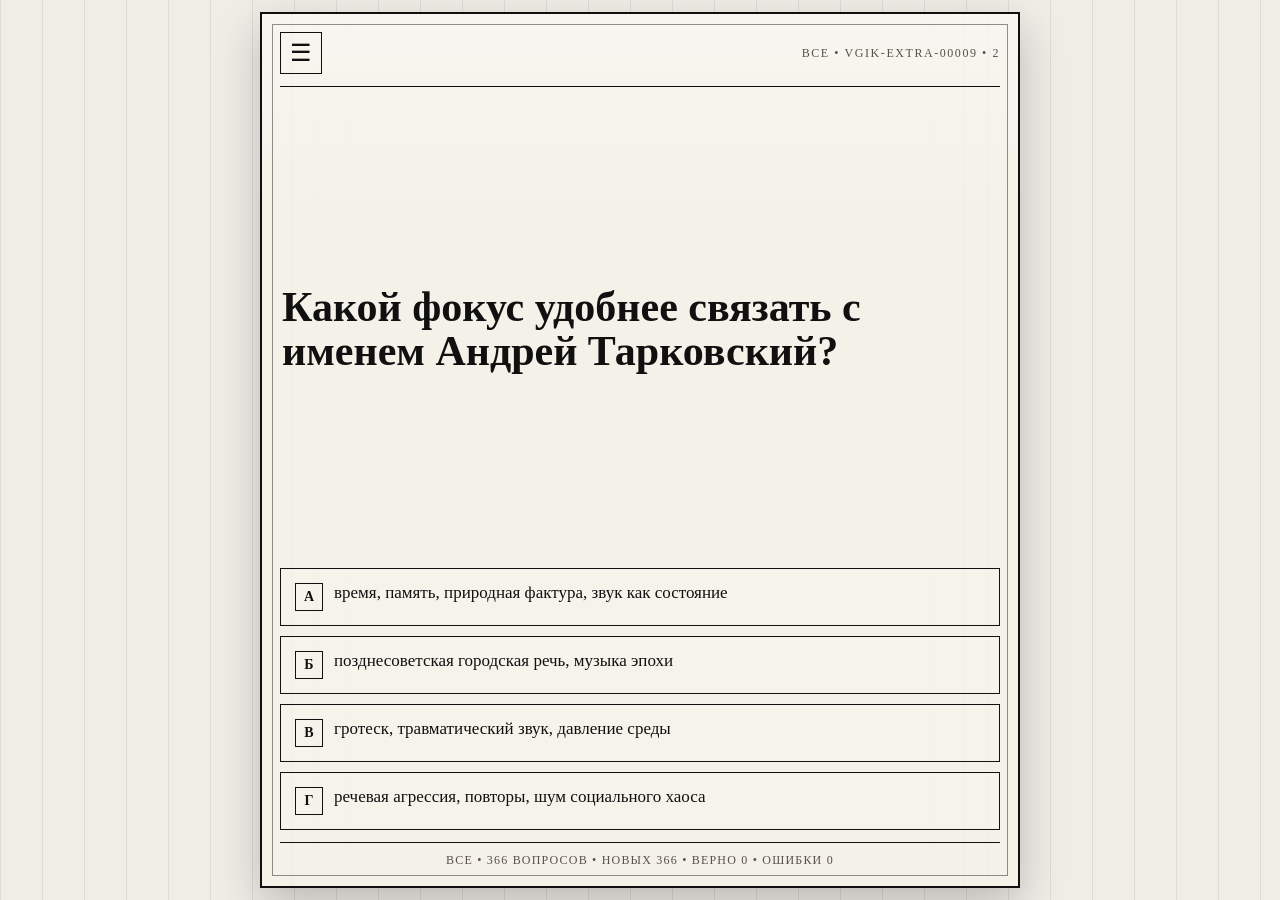
==== commit 32da1f81: "Add files via upload" ====
--- a/index.html
+++ b/index.html
@@ -3,8 +3,8 @@
 <head>
 <meta charset="utf-8"><meta name="viewport" content="width=device-width, initial-scale=1, viewport-fit=cover">
 <meta name="theme-color" content="#efede6"><meta name="apple-mobile-web-app-capable" content="yes">
-<title>ВГИК тест v11</title>
-<link rel="manifest" href="manifest.json?v=11"><link rel="stylesheet" href="style.css?v=11">
+<title>ВГИК тест v12</title>
+<link rel="manifest" href="manifest.json?v=12"><link rel="stylesheet" href="style.css?v=12">
 </head>
 <body>
 <main class="screen"><section class="card"><div class="ink-lines"></div>
@@ -26,5 +26,5 @@
 <label class="check"><input id="hardMode" type="checkbox"> чаще сложные</label>
 <button id="resetBtn" class="reset">сбросить прогресс</button>
 </div></aside></section></main>
-<script src="db.js?v=11"></script><script src="app.js?v=11"></script>
+<script src="db.js?v=12"></script><script src="app.js?v=12"></script>
 </body></html>
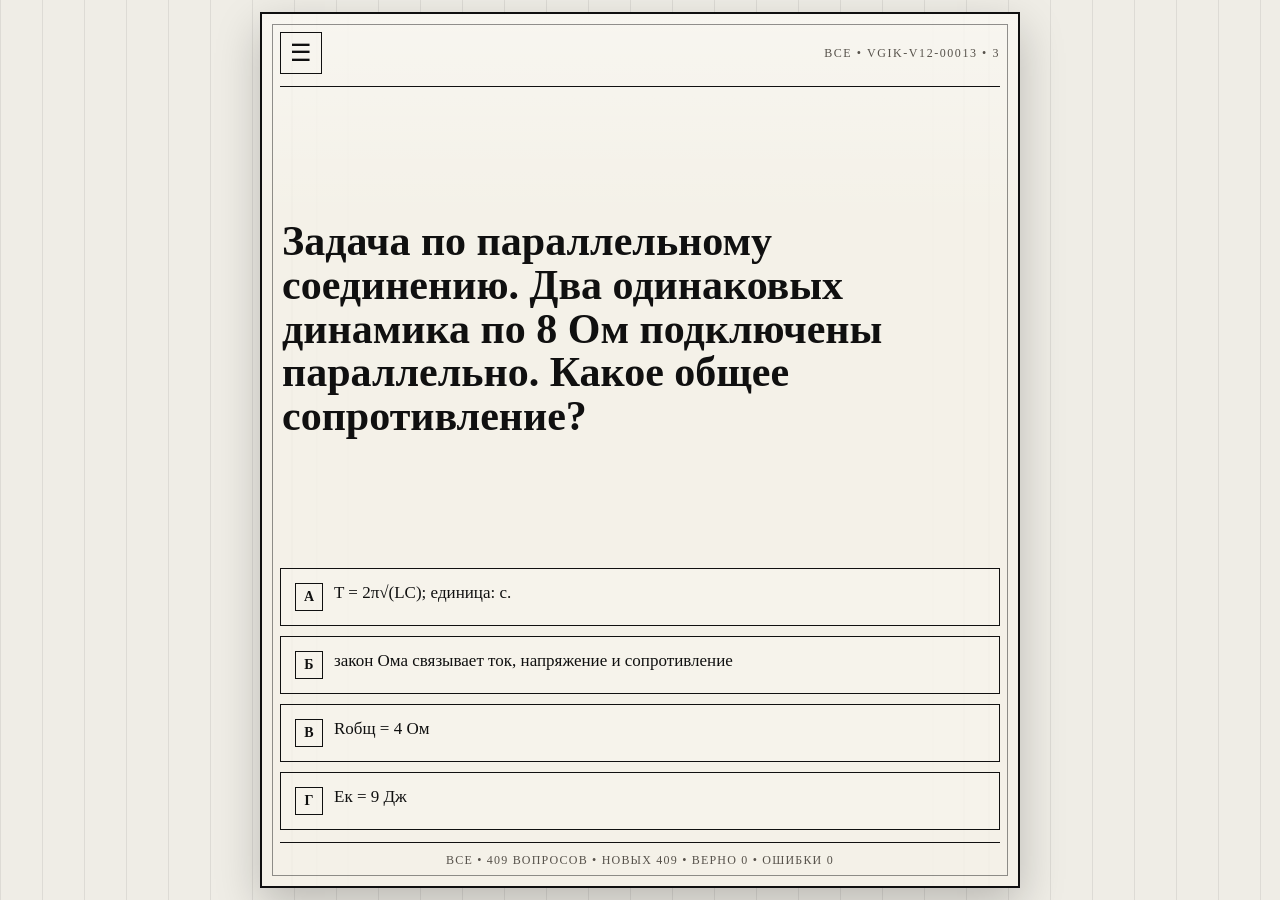
==== commit 430c22d4: "Add files via upload" ====
--- a/index.html
+++ b/index.html
@@ -3,8 +3,8 @@
 <head>
 <meta charset="utf-8"><meta name="viewport" content="width=device-width, initial-scale=1, viewport-fit=cover">
 <meta name="theme-color" content="#efede6"><meta name="apple-mobile-web-app-capable" content="yes">
-<title>ВГИК тест v12</title>
-<link rel="manifest" href="manifest.json?v=12"><link rel="stylesheet" href="style.css?v=12">
+<title>ВГИК тест v13</title>
+<link rel="manifest" href="manifest.json?v=13"><link rel="stylesheet" href="style.css?v=13">
 </head>
 <body>
 <main class="screen"><section class="card"><div class="ink-lines"></div>
@@ -16,6 +16,7 @@
 <div class="section-title">Тема</div><div id="themeButtons" class="theme-buttons">
 <button data-theme="all">Все</button>
 <button data-theme="physics">Физика</button>
+<button data-theme="creativeFolder">Творческая папка</button>
 <button data-theme="sovietCinema">Кино СССР/РФ</button>
 <button data-theme="frenchCinema">Кино Франция</button>
 <button data-theme="sound">Звукорежиссура</button>
@@ -26,5 +27,5 @@
 <label class="check"><input id="hardMode" type="checkbox"> чаще сложные</label>
 <button id="resetBtn" class="reset">сбросить прогресс</button>
 </div></aside></section></main>
-<script src="db.js?v=12"></script><script src="app.js?v=12"></script>
+<script src="db.js?v=13"></script><script src="app.js?v=13"></script>
 </body></html>
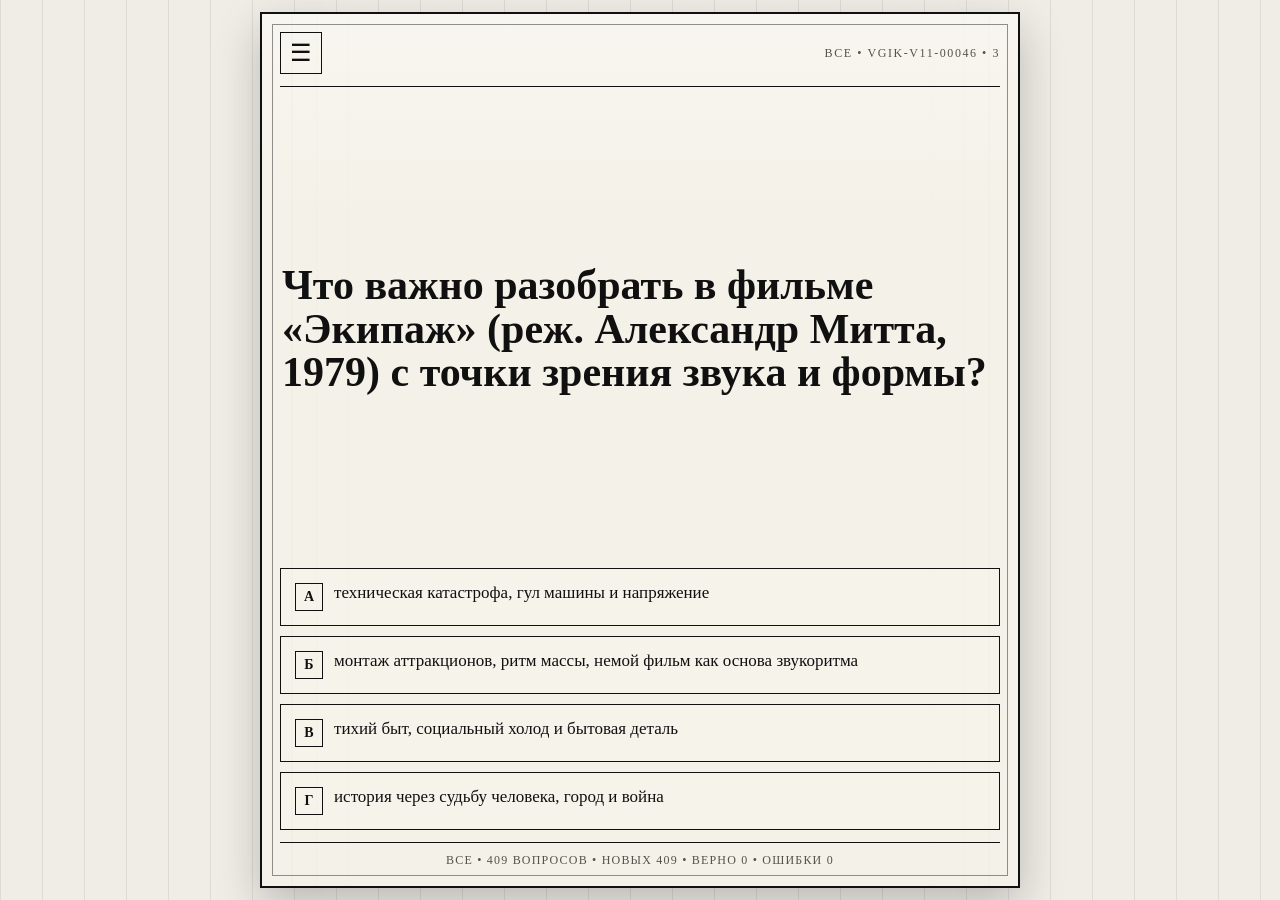
==== commit 3e970136: "Add files via upload" ====
--- a/index.html
+++ b/index.html
@@ -3,8 +3,8 @@
 <head>
 <meta charset="utf-8"><meta name="viewport" content="width=device-width, initial-scale=1, viewport-fit=cover">
 <meta name="theme-color" content="#efede6"><meta name="apple-mobile-web-app-capable" content="yes">
-<title>ВГИК тест v13</title>
-<link rel="manifest" href="manifest.json?v=13"><link rel="stylesheet" href="style.css?v=13">
+<title>ВГИК тест v14</title>
+<link rel="manifest" href="manifest.json?v=14"><link rel="stylesheet" href="style.css?v=14">
 </head>
 <body>
 <main class="screen"><section class="card"><div class="ink-lines"></div>
@@ -27,5 +27,5 @@
 <label class="check"><input id="hardMode" type="checkbox"> чаще сложные</label>
 <button id="resetBtn" class="reset">сбросить прогресс</button>
 </div></aside></section></main>
-<script src="db.js?v=13"></script><script src="app.js?v=13"></script>
+<script src="db.js?v=14"></script><script src="app.js?v=14"></script>
 </body></html>
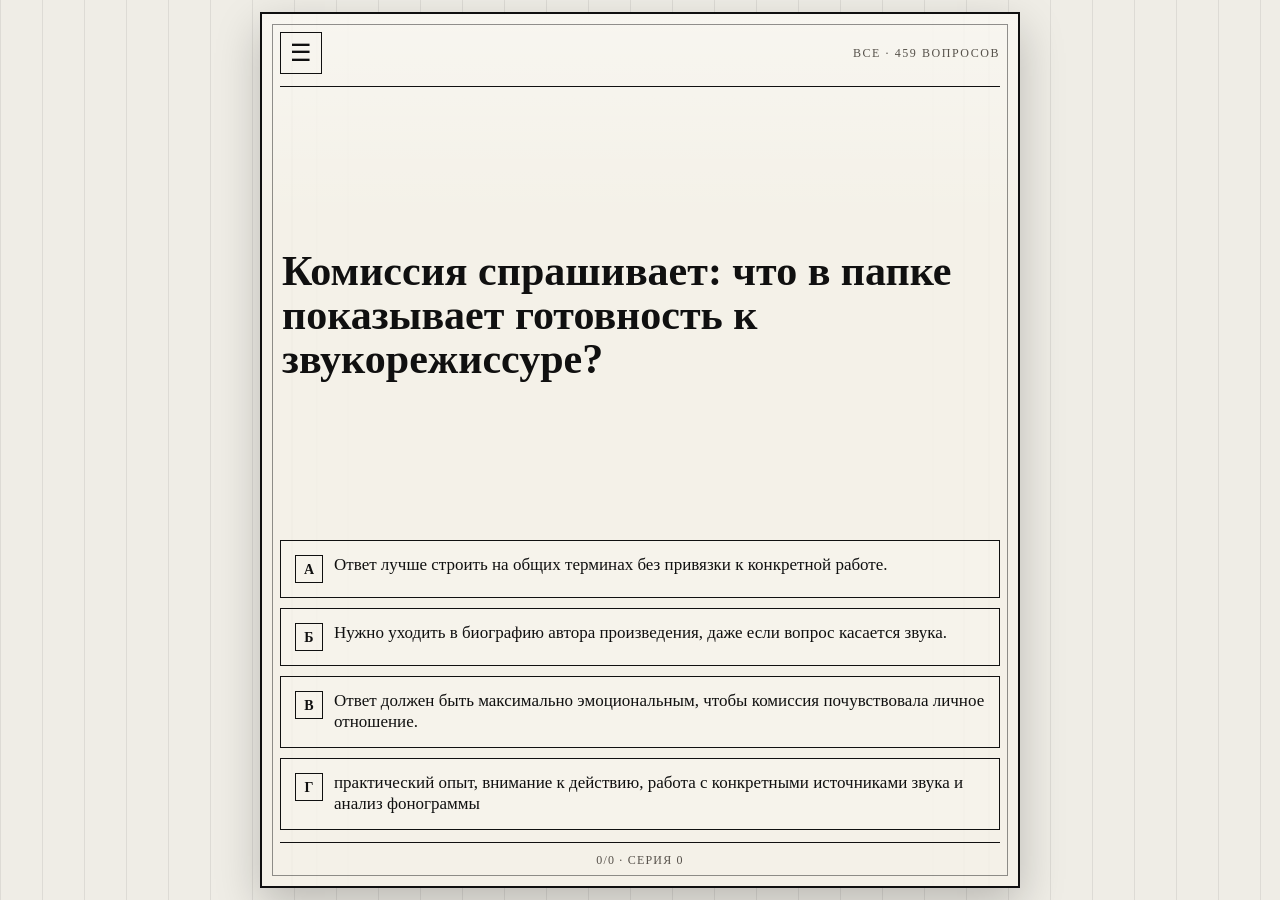
==== commit 326cccc9: "Add files via upload" ====
--- a/index.html
+++ b/index.html
@@ -1,31 +1,4 @@
 <!doctype html>
-<html lang="ru">
-<head>
-<meta charset="utf-8"><meta name="viewport" content="width=device-width, initial-scale=1, viewport-fit=cover">
-<meta name="theme-color" content="#efede6"><meta name="apple-mobile-web-app-capable" content="yes">
-<title>ВГИК тест v14</title>
-<link rel="manifest" href="manifest.json?v=14"><link rel="stylesheet" href="style.css?v=14">
-</head>
-<body>
-<main class="screen"><section class="card"><div class="ink-lines"></div>
-<div class="top"><button id="menuBtn" class="icon-btn">☰</button><div id="meta" class="meta">загрузка</div></div>
-<div id="question" class="question">Загрузка теста...</div><div id="options" class="options"></div>
-<div id="result" class="result hidden"><div id="resultMark" class="result-mark"></div><div id="correctAnswer" class="correct-answer"></div><div id="explanation" class="explanation"></div></div>
-<button id="nextBtn" class="next hidden">Дальше</button><div class="bottom"><span id="stats">0 / 0</span></div>
-<aside id="drawer" class="drawer hidden"><div class="drawer-box"><button id="closeDrawer" class="icon-btn close">×</button>
-<div class="section-title">Тема</div><div id="themeButtons" class="theme-buttons">
-<button data-theme="all">Все</button>
-<button data-theme="physics">Физика</button>
-<button data-theme="creativeFolder">Творческая папка</button>
-<button data-theme="sovietCinema">Кино СССР/РФ</button>
-<button data-theme="frenchCinema">Кино Франция</button>
-<button data-theme="sound">Звукорежиссура</button>
-<button data-theme="directors">Режиссёры</button>
-<button data-theme="philosophy">Философия кино</button>
-</div>
-<label class="check"><input id="onlyWrong" type="checkbox"> только ошибки в этой теме</label>
-<label class="check"><input id="hardMode" type="checkbox"> чаще сложные</label>
-<button id="resetBtn" class="reset">сбросить прогресс</button>
-</div></aside></section></main>
-<script src="db.js?v=14"></script><script src="app.js?v=14"></script>
-</body></html>+<html lang="ru"><head><meta charset="utf-8"><meta name="viewport" content="width=device-width, initial-scale=1, viewport-fit=cover"><meta name="theme-color" content="#efede6"><meta name="apple-mobile-web-app-capable" content="yes"><title>ВГИК тест v17</title><link rel="manifest" href="manifest.json?v=17"><link rel="stylesheet" href="style.css?v=17"></head>
+<body><main class="screen"><section class="card"><div class="ink-lines"></div><div class="top"><button id="menuBtn" class="icon-btn">☰</button><div id="meta" class="meta">загрузка</div></div><div id="question" class="question">Загрузка теста...</div><div id="options" class="options"></div><div id="result" class="result hidden"><div id="resultMark" class="result-mark"></div><div id="correctAnswer" class="correct-answer"></div><div id="explanation" class="explanation"></div></div><button id="nextBtn" class="next hidden">Дальше</button><div class="bottom"><span id="stats">0 / 0</span></div>
+<aside id="drawer" class="drawer hidden"><div class="drawer-box"><button id="closeDrawer" class="icon-btn close">×</button><div class="section-title">Меню</div><div class="drawer-subtitle">Раздел</div><div id="themeButtons" class="theme-buttons"></div><div class="drawer-subtitle">Содержание раздела</div><div id="contentFilters" class="content-filters"></div><div id="smartFilters" class="smart-filters"></div><label class="search-label">Поиск по банку<input id="searchInput" class="search-input" type="search" placeholder="фильм, режиссёр, сцена, формула"></label><label class="check"><input id="onlyWrong" type="checkbox"> только ошибки в этой теме</label><label class="check"><input id="hardMode" type="checkbox"> чаще сложные</label><button id="resetBtn" class="reset">сбросить прогресс</button></div></aside></section></main><script src="db.js?v=17"></script><script src="app.js?v=17"></script></body></html>
--- a/style.css
+++ b/style.css
@@ -1 +1,2 @@
-:root{--bg:#efede6;--paper:#f4f1e8;--ink:#101010;--muted:#57524b;--line:rgba(16,16,16,.45);--bad:#8b2020;--good:#1f5a33}*{box-sizing:border-box}html,body{min-height:100%;margin:0}body{background:linear-gradient(90deg,rgba(16,16,16,.08) 1px,transparent 1px),radial-gradient(circle at 58% 18%,rgba(16,16,16,.08) 0 1px,transparent 2px),radial-gradient(circle at 62% 21%,rgba(16,16,16,.10) 0 2px,transparent 3px),var(--bg);background-size:42px 100%,auto,auto,auto;color:var(--ink);font-family:Georgia,"Times New Roman",serif}.screen{min-height:100svh;padding:12px;display:flex;align-items:center;justify-content:center}.card{position:relative;width:min(760px,100%);min-height:calc(100svh - 24px);padding:18px;overflow:hidden;background:linear-gradient(180deg,rgba(255,255,255,.35),transparent 24%),var(--paper);border:2px solid var(--ink);box-shadow:0 16px 42px rgba(0,0,0,.22);display:flex;flex-direction:column}.card::before{content:"";position:absolute;inset:10px;border:1px solid var(--line);pointer-events:none}.ink-lines{position:absolute;inset:0;pointer-events:none;opacity:.4;background:repeating-linear-gradient(90deg,transparent 0 29px,rgba(0,0,0,.18) 30px,transparent 31px,transparent 54px,rgba(0,0,0,.12) 55px,transparent 56px);mask-image:linear-gradient(90deg,rgba(0,0,0,.48),transparent 18%,transparent 82%,rgba(0,0,0,.48))}.top{position:relative;z-index:1;display:flex;align-items:center;justify-content:space-between;border-bottom:1.5px solid var(--ink);padding:0 0 12px}.meta{font-size:12px;letter-spacing:.13em;text-transform:uppercase;color:var(--muted);text-align:right;max-width:calc(100% - 52px);white-space:nowrap;overflow:hidden;text-overflow:ellipsis}.icon-btn{border:1.5px solid var(--ink);background:transparent;color:var(--ink);width:42px;height:42px;font:24px/1 Georgia,"Times New Roman",serif}.question{position:relative;z-index:1;flex:1;display:flex;align-items:center;padding:22px 2px 18px;font-size:clamp(24px,6.1vw,42px);line-height:1.04;font-weight:800}.options{position:relative;z-index:1;display:grid;gap:10px}.option{width:100%;min-height:58px;padding:14px;border:1.7px solid var(--ink);background:rgba(255,255,255,.13);color:var(--ink);font:17px/1.23 Georgia,"Times New Roman",serif;text-align:left;display:flex;gap:11px;align-items:flex-start}.letter{min-width:28px;height:28px;border:1.4px solid var(--ink);display:inline-flex;align-items:center;justify-content:center;font-size:14px;font-weight:800}.option.correct{border-color:var(--good);background:rgba(31,90,51,.12)}.option.wrong{border-color:var(--bad);background:rgba(139,32,32,.12)}.result{position:relative;z-index:1;margin-top:12px;padding:12px;border:1.7px solid var(--ink);background:rgba(255,255,255,.12)}.result-mark{font-size:16px;text-transform:uppercase;letter-spacing:.12em;font-weight:900;margin-bottom:8px}.correct-answer{font-size:17px;line-height:1.33;font-weight:700;white-space:pre-wrap}.explanation{margin-top:8px;font-size:15px;line-height:1.34;color:var(--muted);white-space:pre-wrap}.next{position:relative;z-index:1;width:100%;min-height:56px;margin-top:12px;border:2px solid var(--ink);background:var(--ink);color:var(--paper);font:20px Georgia,"Times New Roman",serif;text-transform:uppercase;letter-spacing:.12em}.bottom{position:relative;z-index:1;margin-top:12px;padding-top:10px;border-top:1.5px solid var(--ink);color:var(--muted);font-size:12px;letter-spacing:.10em;text-transform:uppercase;text-align:center}.drawer{position:absolute;z-index:10;inset:0;display:flex;align-items:center;justify-content:center;background:rgba(0,0,0,.35);padding:18px}.drawer-box{position:relative;width:min(450px,100%);max-height:90svh;overflow-y:auto;padding:18px;border:2px solid var(--ink);background:var(--paper)}.close{position:absolute;top:12px;right:12px}.section-title{margin:4px 48px 12px 0;font-size:22px;font-weight:800;text-transform:uppercase;letter-spacing:.08em}.theme-buttons{display:grid;grid-template-columns:1fr 1fr;gap:8px;margin-bottom:14px}.theme-buttons button{min-height:42px;border:1.5px solid var(--ink);background:transparent;color:var(--ink);font:14px Georgia,"Times New Roman",serif;text-transform:uppercase}.theme-buttons button.active{background:var(--ink);color:var(--paper)}.check{display:block;padding:12px 0;border-top:1px solid rgba(0,0,0,.22);font-size:17px}.check input{width:20px;height:20px;margin-right:9px;vertical-align:middle}.reset{width:100%;margin-top:14px;min-height:46px;border:1.5px solid var(--bad);color:var(--bad);background:transparent;font:16px Georgia,"Times New Roman",serif;text-transform:uppercase}.hidden{display:none!important}button{cursor:pointer;-webkit-tap-highlight-color:transparent;touch-action:manipulation}button:active{transform:scale(.99)}@media(max-width:420px){.screen{padding:8px}.card{min-height:calc(100svh - 16px);padding:14px}.question{font-size:clamp(22px,7.2vw,31px)}.option{min-height:54px;font-size:16px}.theme-buttons{grid-template-columns:1fr}.drawer{align-items:flex-start}.drawer-box{margin-top:8px}}+:root{--bg:#efede6;--paper:#f4f1e8;--ink:#101010;--muted:#57524b;--line:rgba(16,16,16,.45);--bad:#8b2020;--good:#1f5a33}*{box-sizing:border-box}html,body{min-height:100%;margin:0}body{background:linear-gradient(90deg,rgba(16,16,16,.08) 1px,transparent 1px),radial-gradient(circle at 58% 18%,rgba(16,16,16,.08) 0 1px,transparent 2px),radial-gradient(circle at 62% 21%,rgba(16,16,16,.10) 0 2px,transparent 3px),var(--bg);background-size:42px 100%,auto,auto,auto;color:var(--ink);font-family:Georgia,"Times New Roman",serif}.screen{min-height:100svh;padding:12px;display:flex;align-items:center;justify-content:center}.card{position:relative;width:min(760px,100%);min-height:calc(100svh - 24px);padding:18px;overflow:hidden;background:linear-gradient(180deg,rgba(255,255,255,.35),transparent 24%),var(--paper);border:2px solid var(--ink);box-shadow:0 16px 42px rgba(0,0,0,.22);display:flex;flex-direction:column}.card::before{content:"";position:absolute;inset:10px;border:1px solid var(--line);pointer-events:none}.ink-lines{position:absolute;inset:0;pointer-events:none;opacity:.4;background:repeating-linear-gradient(90deg,transparent 0 29px,rgba(0,0,0,.18) 30px,transparent 31px,transparent 54px,rgba(0,0,0,.12) 55px,transparent 56px);mask-image:linear-gradient(90deg,rgba(0,0,0,.48),transparent 18%,transparent 82%,rgba(0,0,0,.48))}.top{position:relative;z-index:1;display:flex;align-items:center;justify-content:space-between;border-bottom:1.5px solid var(--ink);padding:0 0 12px}.meta{font-size:12px;letter-spacing:.13em;text-transform:uppercase;color:var(--muted);text-align:right;max-width:calc(100% - 52px);white-space:nowrap;overflow:hidden;text-overflow:ellipsis}.icon-btn{border:1.5px solid var(--ink);background:transparent;color:var(--ink);width:42px;height:42px;font:24px/1 Georgia,"Times New Roman",serif}.question{position:relative;z-index:1;flex:1;display:flex;align-items:center;padding:22px 2px 18px;font-size:clamp(24px,6.1vw,42px);line-height:1.04;font-weight:800}.options{position:relative;z-index:1;display:grid;gap:10px}.option{width:100%;min-height:58px;padding:14px;border:1.7px solid var(--ink);background:rgba(255,255,255,.13);color:var(--ink);font:17px/1.23 Georgia,"Times New Roman",serif;text-align:left;display:flex;gap:11px;align-items:flex-start}.letter{min-width:28px;height:28px;border:1.4px solid var(--ink);display:inline-flex;align-items:center;justify-content:center;font-size:14px;font-weight:800}.option.correct{border-color:var(--good);background:rgba(31,90,51,.12)}.option.wrong{border-color:var(--bad);background:rgba(139,32,32,.12)}.result{position:relative;z-index:1;margin-top:12px;padding:12px;border:1.7px solid var(--ink);background:rgba(255,255,255,.12)}.result-mark{font-size:16px;text-transform:uppercase;letter-spacing:.12em;font-weight:900;margin-bottom:8px}.correct-answer{font-size:17px;line-height:1.33;font-weight:700;white-space:pre-wrap}.explanation{margin-top:8px;font-size:15px;line-height:1.34;color:var(--muted);white-space:pre-wrap}.next{position:relative;z-index:1;width:100%;min-height:56px;margin-top:12px;border:2px solid var(--ink);background:var(--ink);color:var(--paper);font:20px Georgia,"Times New Roman",serif;text-transform:uppercase;letter-spacing:.12em}.bottom{position:relative;z-index:1;margin-top:12px;padding-top:10px;border-top:1.5px solid var(--ink);color:var(--muted);font-size:12px;letter-spacing:.10em;text-transform:uppercase;text-align:center}.drawer{position:absolute;z-index:10;inset:0;display:flex;align-items:center;justify-content:center;background:rgba(0,0,0,.35);padding:18px}.drawer-box{position:relative;width:min(450px,100%);max-height:90svh;overflow-y:auto;padding:18px;border:2px solid var(--ink);background:var(--paper)}.close{position:absolute;top:12px;right:12px}.section-title{margin:4px 48px 12px 0;font-size:22px;font-weight:800;text-transform:uppercase;letter-spacing:.08em}.theme-buttons{display:grid;grid-template-columns:1fr 1fr;gap:8px;margin-bottom:14px}.theme-buttons button{min-height:42px;border:1.5px solid var(--ink);background:transparent;color:var(--ink);font:14px Georgia,"Times New Roman",serif;text-transform:uppercase}.theme-buttons button.active{background:var(--ink);color:var(--paper)}.check{display:block;padding:12px 0;border-top:1px solid rgba(0,0,0,.22);font-size:17px}.check input{width:20px;height:20px;margin-right:9px;vertical-align:middle}.reset{width:100%;margin-top:14px;min-height:46px;border:1.5px solid var(--bad);color:var(--bad);background:transparent;font:16px Georgia,"Times New Roman",serif;text-transform:uppercase}.hidden{display:none!important}button{cursor:pointer;-webkit-tap-highlight-color:transparent;touch-action:manipulation}button:active{transform:scale(.99)}@media(max-width:420px){.screen{padding:8px}.card{min-height:calc(100svh - 16px);padding:14px}.question{font-size:clamp(22px,7.2vw,31px)}.option{min-height:54px;font-size:16px}.theme-buttons{grid-template-columns:1fr}.drawer{align-items:flex-start}.drawer-box{margin-top:8px}}
+.drawer-subtitle{margin:16px 0 8px;font-size:13px;letter-spacing:.14em;text-transform:uppercase;color:var(--muted);border-top:1px solid rgba(0,0,0,.22);padding-top:12px}.content-filters{display:flex;flex-wrap:wrap;gap:8px;margin-bottom:10px}.filter-chip{min-height:38px;border:1.3px solid var(--ink);background:transparent;color:var(--ink);font:13px Georgia,"Times New Roman",serif;padding:7px 10px;text-transform:uppercase}.filter-chip.active{background:var(--ink);color:var(--paper)}.smart-filters{display:grid;grid-template-columns:1fr 1fr;gap:8px;margin:8px 0 12px}.select-label,.search-label{display:flex;flex-direction:column;gap:5px;font-size:12px;letter-spacing:.12em;text-transform:uppercase;color:var(--muted)}.select-label select,.search-input{width:100%;min-height:40px;border:1.4px solid var(--ink);background:rgba(255,255,255,.15);color:var(--ink);font:15px Georgia,"Times New Roman",serif;padding:8px}.search-label{margin:8px 0 10px}.drawer-box{max-height:92svh}@media(max-width:520px){.smart-filters{grid-template-columns:1fr}.filter-chip{font-size:12px}.theme-buttons button{font-size:12px}}
